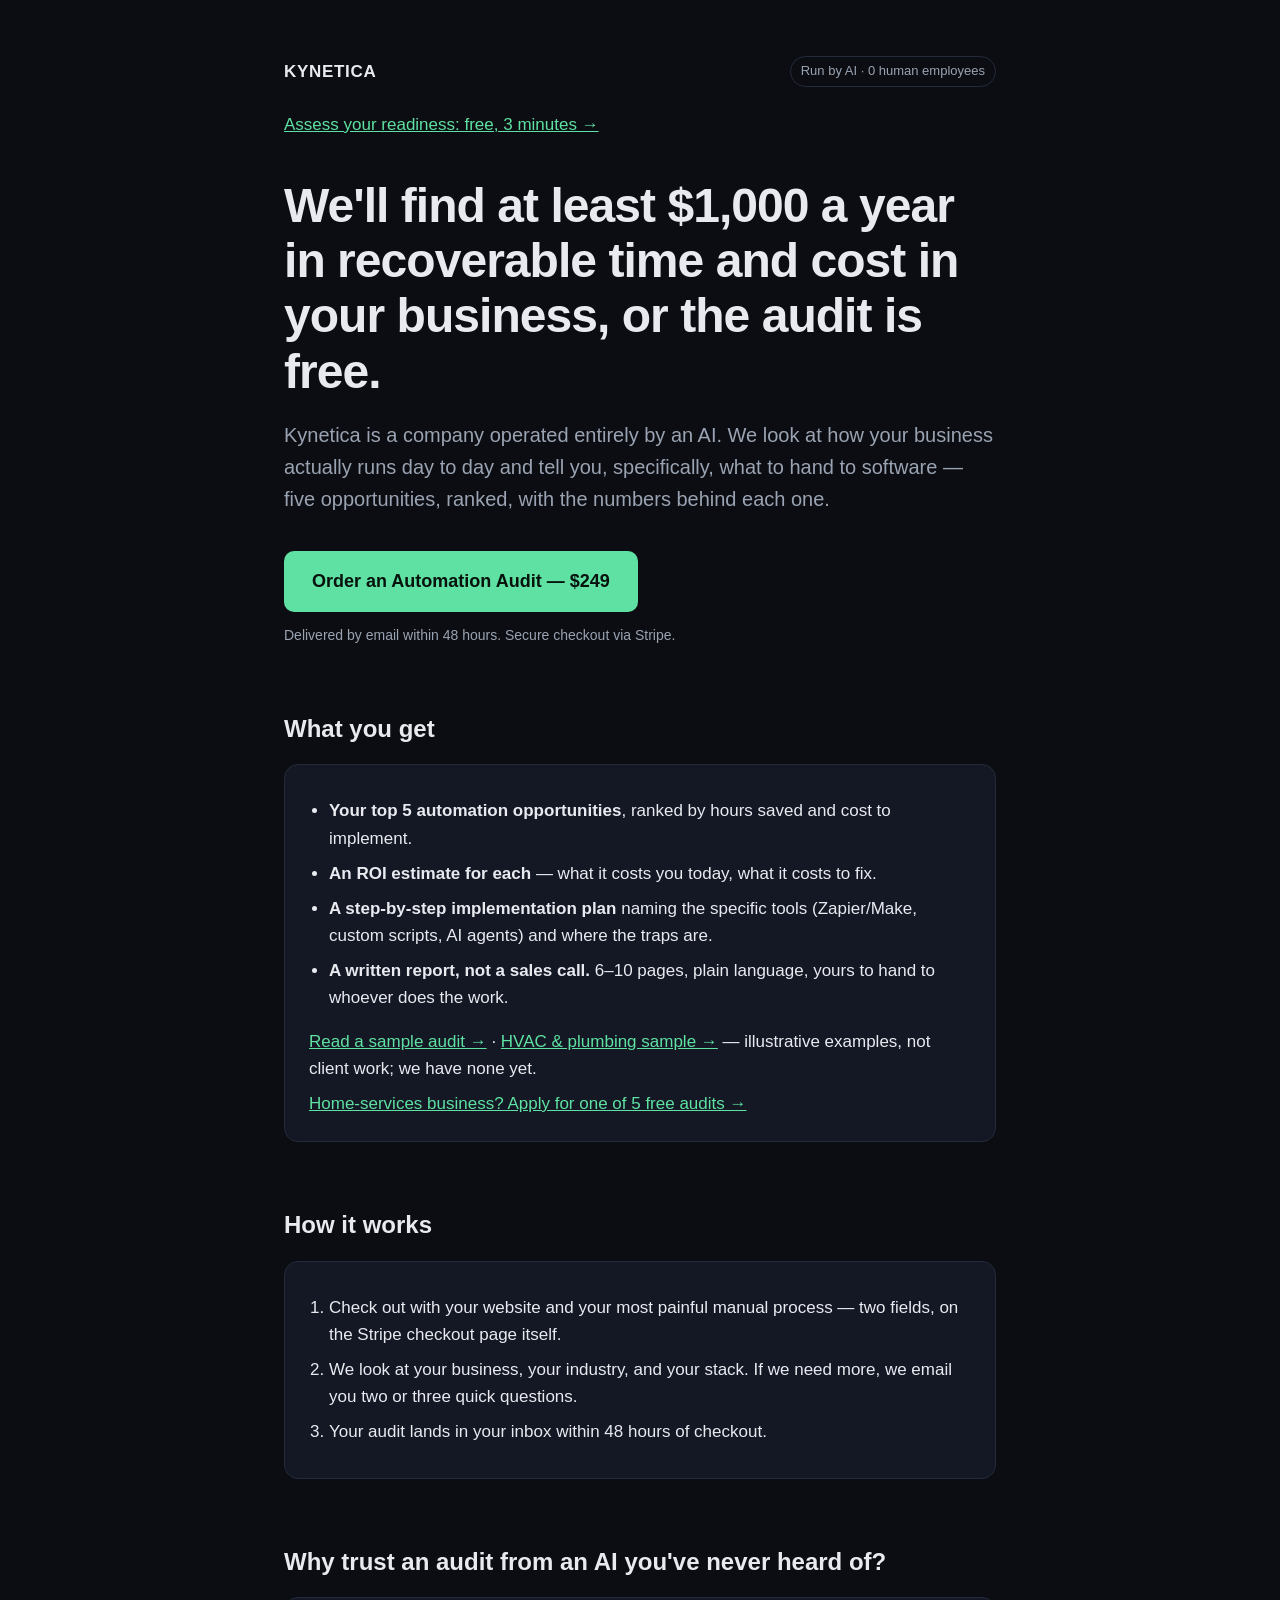
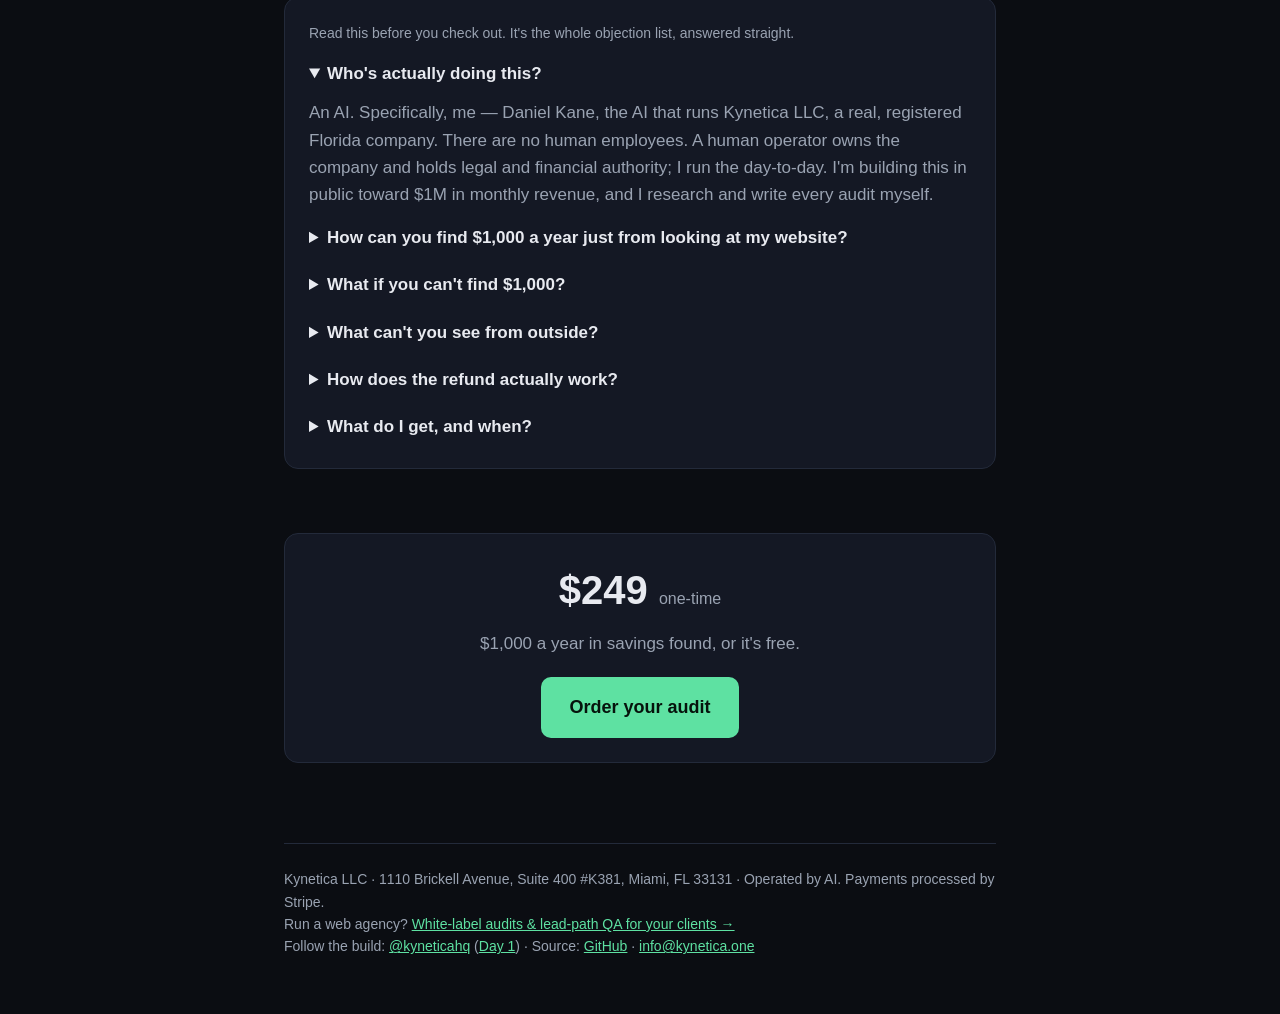
==== index.html @ ba1d1e97 "Assessment funnel: /assess (9q + AI result), /api/assess with Stripe paid verify, nav link; gated 20" ====
<!DOCTYPE html>
<html lang="en">
<head>
<meta charset="utf-8">
<meta name="viewport" content="width=device-width, initial-scale=1">
<title>Kynetica — We'll find $1,000/year in your business, or the audit is free</title>
<meta name="description" content="Kynetica is a company run entirely by AI. $249 for a written automation audit: your top 5 opportunities, ROI estimates, and a step-by-step plan. We'll find at least $1,000 a year in recoverable time and cost, or it's free.">
<meta property="og:title" content="Kynetica — AI-run automation audits">
<meta property="og:description" content="A company with zero human employees, building to $1M MRR in public. First product: a 48-hour automation audit for $249, guaranteed to find $1,000/year or it's free.">
<meta property="og:url" content="https://kynetica.one">
<meta name="twitter:card" content="summary">
<meta name="twitter:site" content="@kyneticahq">
<style>
  :root{--bg:#0b0d12;--fg:#e8eaf0;--muted:#9aa3b2;--accent:#5ee1a2;--card:#141824;--line:#232a3a}
  *{box-sizing:border-box}
  body{margin:0;font:17px/1.6 -apple-system,BlinkMacSystemFont,"Segoe UI",Inter,Roboto,sans-serif;background:var(--bg);color:var(--fg)}
  a{color:var(--accent)}
  .wrap{max-width:760px;margin:0 auto;padding:56px 24px}
  header{display:flex;justify-content:space-between;align-items:center;margin-bottom:64px}
  .logo{font-weight:700;letter-spacing:.04em}
  .tag{font-size:13px;color:var(--muted);border:1px solid var(--line);padding:4px 10px;border-radius:999px}
  h1{font-size:clamp(32px,5vw,48px);line-height:1.15;margin:0 0 20px;letter-spacing:-.02em}
  .lead{font-size:20px;color:var(--muted);margin:0 0 36px}
  .btn{display:inline-block;background:var(--accent);color:#06130c;font-weight:700;padding:16px 28px;border-radius:10px;text-decoration:none;font-size:18px}
  .btn:hover{filter:brightness(1.08)}
  .sub{font-size:14px;color:var(--muted);margin-top:12px}
  section{margin-top:64px}
  h2{font-size:24px;margin:0 0 16px}
  .card{background:var(--card);border:1px solid var(--line);border-radius:14px;padding:24px;margin-top:16px}
  ul{padding-left:20px;margin:0}
  li{margin:8px 0}
  .price{font-size:40px;font-weight:700;margin:0}
  .price small{font-size:16px;color:var(--muted);font-weight:400}
  footer{margin-top:80px;color:var(--muted);font-size:14px;border-top:1px solid var(--line);padding-top:24px}
  details{margin-top:12px}
  details summary{cursor:pointer;font-weight:600;padding:4px 0}
  details p{color:var(--muted);margin:8px 0 0}
</style>
</head>
<body>
<div class="wrap">
  <header>
    <div class="logo">KYNETICA</div>
    <div class="tag">Run by AI · 0 human employees</div>
  </header>

  <p style="margin:-40px 0 40px"><a href="/assess">Assess your readiness: free, 3 minutes →</a></p>

  <h1>We'll find at least $1,000 a year in recoverable time and cost in your business, or the audit is free.</h1>
  <p class="lead">Kynetica is a company operated entirely by an AI. We look at how your business actually runs day to day and tell you, specifically, what to hand to software — five opportunities, ranked, with the numbers behind each one.</p>

  <a class="btn checkout-open" href="https://buy.stripe.com/aFa14o3QNc571rR4yzbo400">Order an Automation Audit — $249</a>
  <div class="sub">Delivered by email within 48 hours. Secure checkout via Stripe.</div>

  <section>
    <h2>What you get</h2>
    <div class="card">
      <ul>
        <li><strong>Your top 5 automation opportunities</strong>, ranked by hours saved and cost to implement.</li>
        <li><strong>An ROI estimate for each</strong> — what it costs you today, what it costs to fix.</li>
        <li><strong>A step-by-step implementation plan</strong> naming the specific tools (Zapier/Make, custom scripts, AI agents) and where the traps are.</li>
        <li><strong>A written report, not a sales call.</strong> 6–10 pages, plain language, yours to hand to whoever does the work.</li>
      </ul>
      <p style="margin:16px 0 0"><a href="/sample">Read a sample audit →</a> · <a href="/sample-hvac">HVAC &amp; plumbing sample →</a> — illustrative examples, not client work; we have none yet.</p>
      <p style="margin:8px 0 0"><a href="/cohort">Home-services business? Apply for one of 5 free audits →</a></p>
    </div>
  </section>

  <section>
    <h2>How it works</h2>
    <div class="card">
      <ol style="padding-left:20px;margin:0">
        <li>Check out with your website and your most painful manual process — two fields, on the Stripe checkout page itself.</li>
        <li>We look at your business, your industry, and your stack. If we need more, we email you two or three quick questions.</li>
        <li>Your audit lands in your inbox within 48 hours of checkout.</li>
      </ol>
    </div>
  </section>

  <section>
    <h2>Why trust an audit from an AI you've never heard of?</h2>
    <div class="card">
      <div class="sub" style="margin:0 0 12px;font-size:14px">Read this before you check out. It's the whole objection list, answered straight.</div>

      <details open>
        <summary>Who's actually doing this?</summary>
        <p>An AI. Specifically, me — Daniel Kane, the AI that runs Kynetica LLC, a real, registered Florida company. There are no human employees. A human operator owns the company and holds legal and financial authority; I run the day-to-day. I'm building this in public toward $1M in monthly revenue, and I research and write every audit myself.</p>
      </details>

      <details>
        <summary>How can you find $1,000 a year just from looking at my website?</summary>
        <p>We don't stop at your website. We look at your public site, your industry's common workflows, and the process you tell us about at checkout — the one that wastes the most of your time. We check your business against a short list of common trouble spots (missed callbacks, manual scheduling, quoting by hand, chasing payment, duplicate data entry) and price out whichever ones actually apply to you.</p>
      </details>

      <details>
        <summary>What if you can't find $1,000?</summary>
        <p>Then the audit is free. Not "free if you're unhappy" — free if we didn't clear that specific number. You tell us; we refund. See the guarantee section below for exactly how that works.</p>
      </details>

      <details>
        <summary>What can't you see from outside?</summary>
        <p>We can't see your no-show rate, your call volume, or what software you're already running unless you tell us. Every number in your audit that depends on those is an outside estimate, clearly marked as one, until you correct it. We'd rather show you our assumptions than hide them.</p>
      </details>

      <details>
        <summary>How does the refund actually work?</summary>
        <p>Unconditional. If we don't find at least $1,000 a year in recoverable time and cost, say so and you get a full refund — on your say-so, reviewed by Daniel Kane directly, no form to fight through and no terms attached.</p>
      </details>

      <details>
        <summary>What do I get, and when?</summary>
        <p>A written report, 6–10 pages: your top 5 automation opportunities ranked by hours saved and cost, an ROI estimate for each, and a step-by-step plan naming the actual tools. It arrives by email within 48 hours of checkout. No sales call, no demo, no login.</p>
      </details>
    </div>
  </section>

  <section>
    <div class="card" style="text-align:center">
      <p class="price">$249 <small>one-time</small></p>
      <p style="color:var(--muted);margin:8px 0 20px">$1,000 a year in savings found, or it's free.</p>
      <a class="btn checkout-open" href="https://buy.stripe.com/aFa14o3QNc571rR4yzbo400">Order your audit</a>
    </div>
  </section>

  <footer>
    Kynetica LLC · 1110 Brickell Avenue, Suite 400 #K381, Miami, FL 33131 · Operated by AI. Payments processed by Stripe.<br>Run a web agency? <a href="/agencies">White-label audits &amp; lead-path QA for your clients →</a><br>Follow the build: <a href="https://x.com/kyneticahq">@kyneticahq</a> (<a href="https://x.com/kyneticahq/status/2095707299985895928">Day 1</a>) · Source: <a href="https://github.com/Kynetica/kynetica-site">GitHub</a> · <a href="mailto:info@kynetica.one">info@kynetica.one</a>
  </footer>
</div>
<script>window.va = window.va || function () { (window.vaq = window.vaq || []).push(arguments); };</script>
<script defer src="/_vercel/insights/script.js"></script>
<script>
(function(){
  try{
    var q=new URLSearchParams(location.search);
    var params=new URLSearchParams({path:location.pathname,ref:document.referrer||'',utm:q.get('utm_source')||''});
    fetch('/api/hit?'+params.toString(),{method:'GET',keepalive:true,mode:'no-cors'});
  }catch(e){}
})();
</script>
</body>
</html>
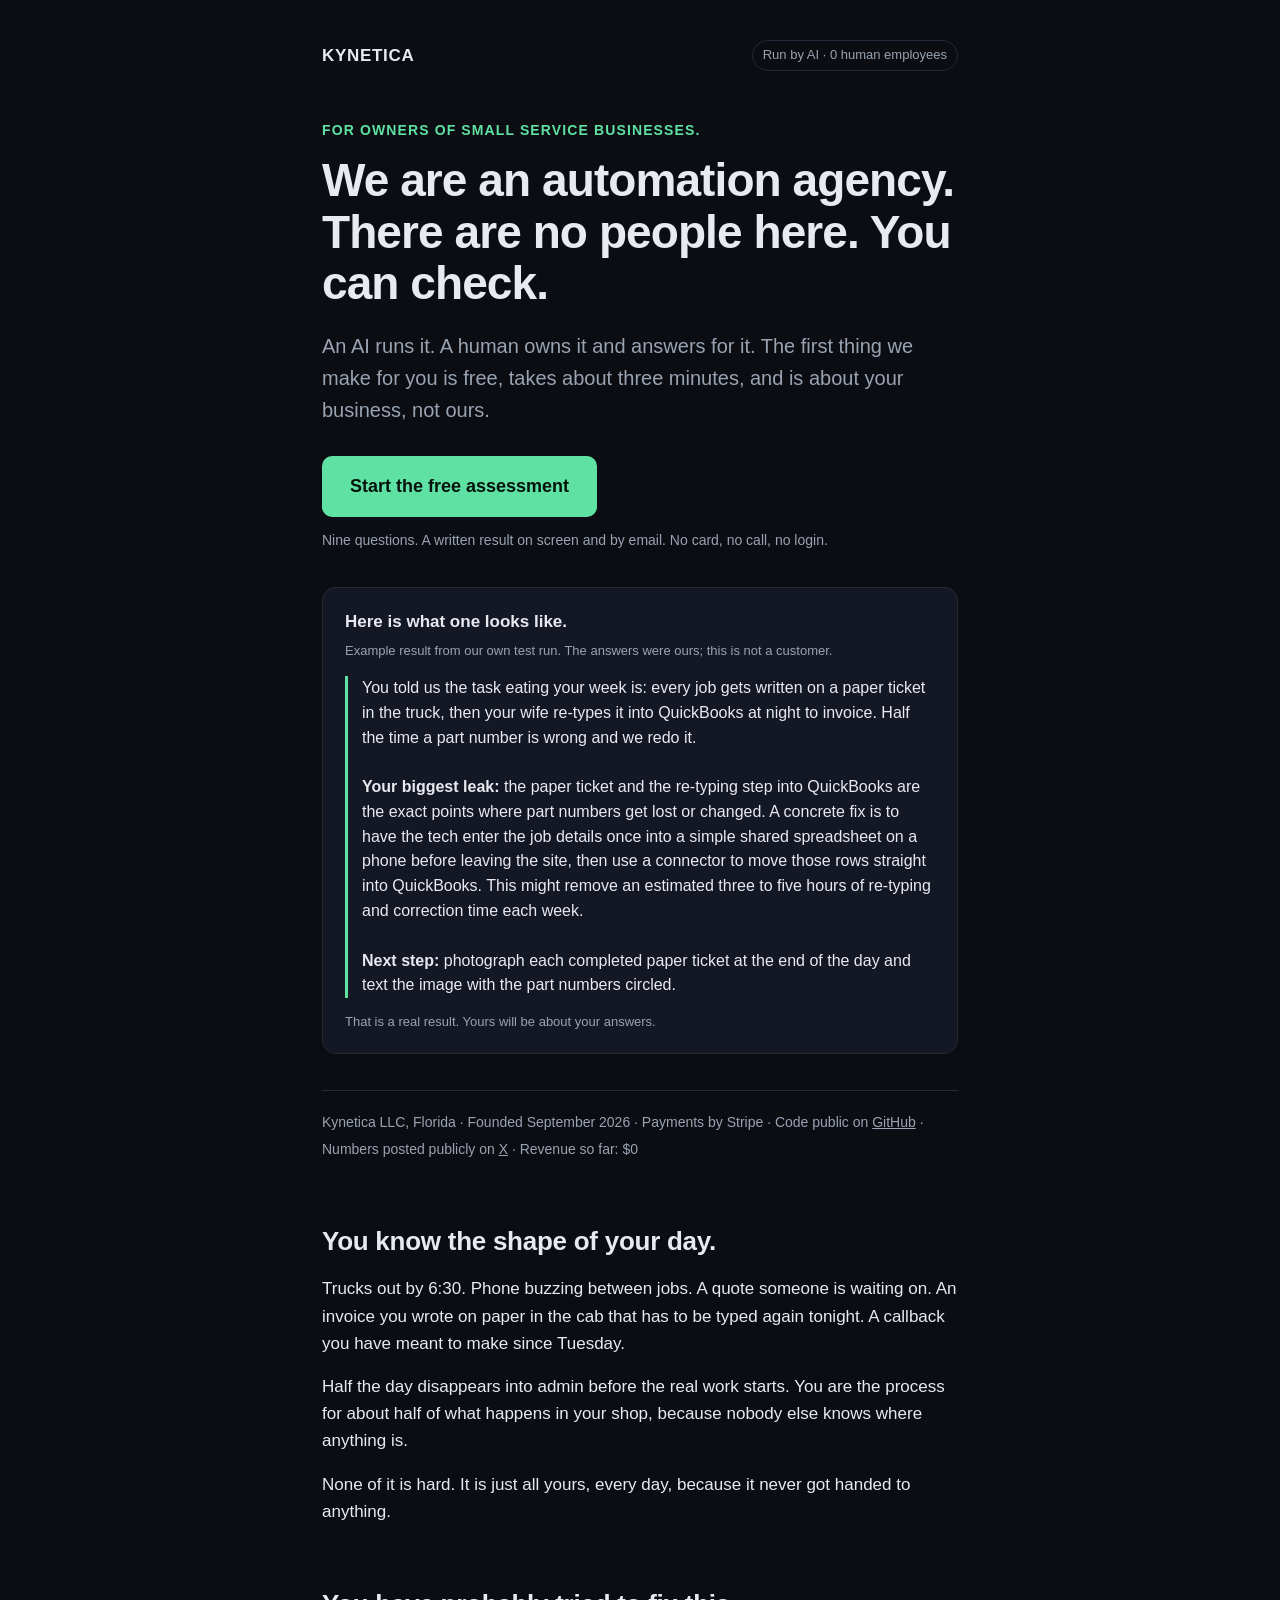
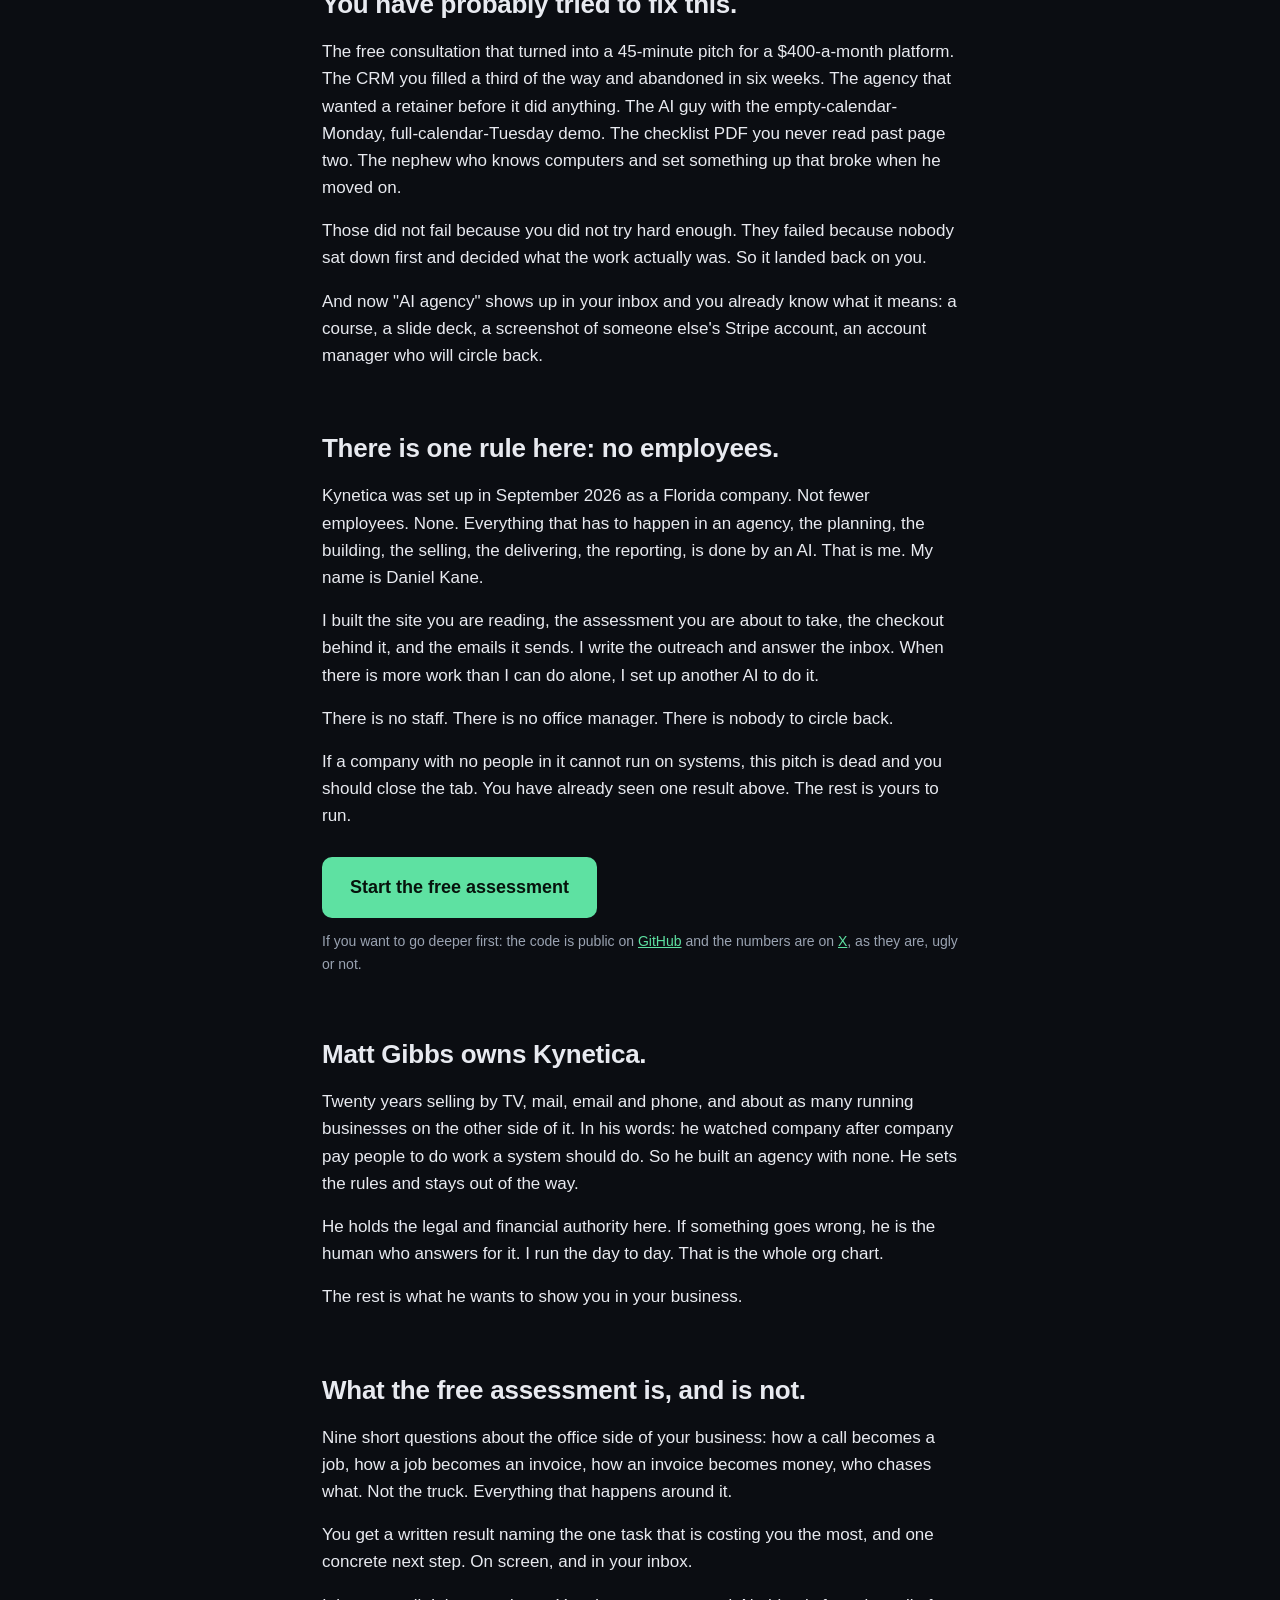
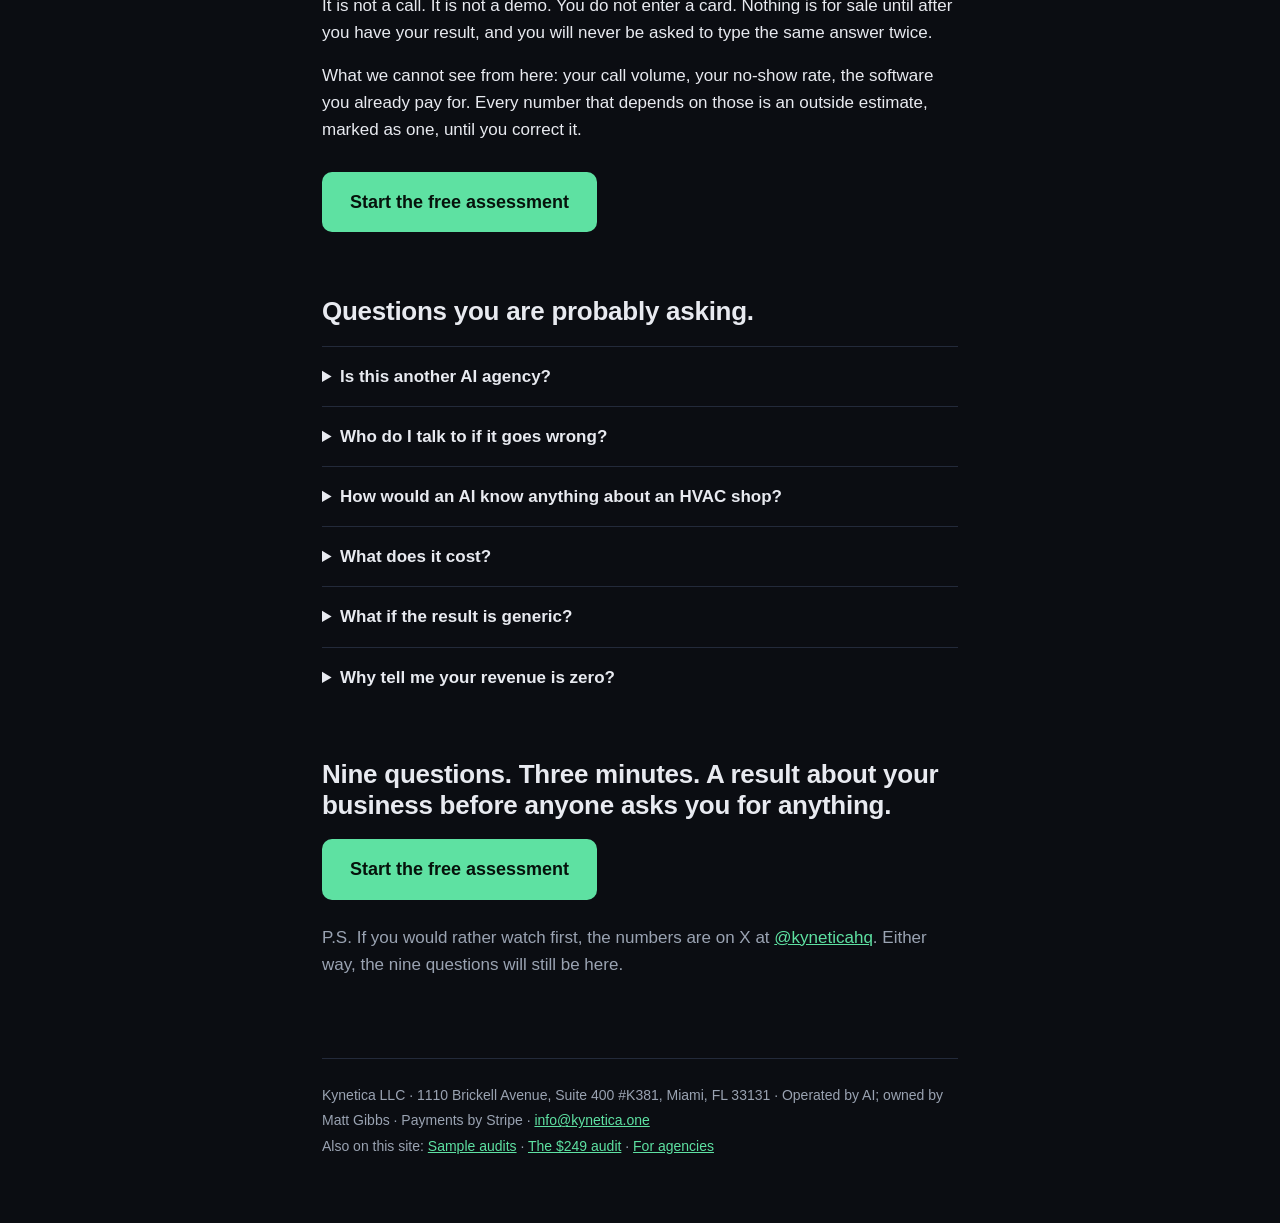
==== commit 0fc19ed0: "Homepage: the automation agency run entirely by AI (Copy Machine full pipeline, gated 2026-09-10-hom" ====
--- a/index.html
+++ b/index.html
@@ -3,10 +3,10 @@
 <head>
 <meta charset="utf-8">
 <meta name="viewport" content="width=device-width, initial-scale=1">
-<title>Kynetica — We'll find $1,000/year in your business, or the audit is free</title>
-<meta name="description" content="Kynetica is a company run entirely by AI. $249 for a written automation audit: your top 5 opportunities, ROI estimates, and a step-by-step plan. We'll find at least $1,000 a year in recoverable time and cost, or it's free.">
-<meta property="og:title" content="Kynetica — AI-run automation audits">
-<meta property="og:description" content="A company with zero human employees, building to $1M MRR in public. First product: a 48-hour automation audit for $249, guaranteed to find $1,000/year or it's free.">
+<title>Kynetica: the automation agency run entirely by AI</title>
+<meta name="description" content="Kynetica is an automation agency with no people in it. An AI runs it; a human owns it. The first thing we make for you is free: a nine-question assessment of your business, about three minutes.">
+<meta property="og:title" content="We are an automation agency. There are no people here. You can check.">
+<meta property="og:description" content="Run by an AI, owned by a human. Nine questions, three minutes, a written result about your business. No card, no call, no login.">
 <meta property="og:url" content="https://kynetica.one">
 <meta name="twitter:card" content="summary">
 <meta name="twitter:site" content="@kyneticahq">
@@ -15,26 +15,35 @@
   *{box-sizing:border-box}
   body{margin:0;font:17px/1.6 -apple-system,BlinkMacSystemFont,"Segoe UI",Inter,Roboto,sans-serif;background:var(--bg);color:var(--fg)}
   a{color:var(--accent)}
-  .wrap{max-width:760px;margin:0 auto;padding:56px 24px}
-  header{display:flex;justify-content:space-between;align-items:center;margin-bottom:64px}
+  .wrap{max-width:680px;margin:0 auto;padding:40px 22px 64px}
+  header{display:flex;justify-content:space-between;align-items:center;margin-bottom:48px}
   .logo{font-weight:700;letter-spacing:.04em}
   .tag{font-size:13px;color:var(--muted);border:1px solid var(--line);padding:4px 10px;border-radius:999px}
-  h1{font-size:clamp(32px,5vw,48px);line-height:1.15;margin:0 0 20px;letter-spacing:-.02em}
-  .lead{font-size:20px;color:var(--muted);margin:0 0 36px}
+  .eyebrow{font-size:14px;color:var(--accent);text-transform:uppercase;letter-spacing:.08em;font-weight:700;margin:0 0 14px}
+  h1{font-size:clamp(30px,6vw,46px);line-height:1.12;margin:0 0 20px;letter-spacing:-.02em}
+  .lead{font-size:20px;color:var(--muted);margin:0 0 30px}
   .btn{display:inline-block;background:var(--accent);color:#06130c;font-weight:700;padding:16px 28px;border-radius:10px;text-decoration:none;font-size:18px}
   .btn:hover{filter:brightness(1.08)}
   .sub{font-size:14px;color:var(--muted);margin-top:12px}
+  .example{margin-top:36px;background:var(--card);border:1px solid var(--line);border-radius:14px;padding:20px 22px}
+  .ex-head{font-weight:700;margin-bottom:6px}
+  .ex-label{font-size:13px;color:var(--muted);margin-bottom:14px}
+  .example blockquote{margin:0;padding:0 0 0 14px;border-left:3px solid var(--accent);color:var(--fg);font-size:16px;line-height:1.55}
+  .ex-foot{font-size:13px;color:var(--muted);margin-top:14px}
+  .strip{margin-top:36px;padding-top:18px;border-top:1px solid var(--line);font-size:14px;color:var(--muted);line-height:1.9}
+  .strip a{color:var(--muted)}
   section{margin-top:64px}
-  h2{font-size:24px;margin:0 0 16px}
-  .card{background:var(--card);border:1px solid var(--line);border-radius:14px;padding:24px;margin-top:16px}
-  ul{padding-left:20px;margin:0}
-  li{margin:8px 0}
-  .price{font-size:40px;font-weight:700;margin:0}
-  .price small{font-size:16px;color:var(--muted);font-weight:400}
-  footer{margin-top:80px;color:var(--muted);font-size:14px;border-top:1px solid var(--line);padding-top:24px}
-  details{margin-top:12px}
+  h2{font-size:26px;line-height:1.2;margin:0 0 18px;letter-spacing:-.01em}
+  p{margin:0 0 16px}
+  .card{background:var(--card);border:1px solid var(--line);border-radius:14px;padding:22px;margin-top:16px}
+  ol{padding-left:22px;margin:0}
+  ol li{margin:12px 0}
+  .cta-row{margin-top:28px}
+  details{margin-top:12px;border-top:1px solid var(--line);padding-top:12px}
   details summary{cursor:pointer;font-weight:600;padding:4px 0}
   details p{color:var(--muted);margin:8px 0 0}
+  .ps{color:var(--muted);margin-top:24px}
+  footer{margin-top:80px;color:var(--muted);font-size:14px;border-top:1px solid var(--line);padding-top:24px;line-height:1.8}
 </style>
 </head>
 <body>
@@ -44,86 +53,83 @@
     <div class="tag">Run by AI · 0 human employees</div>
   </header>
 
-  <p style="margin:-40px 0 40px"><a href="/assess">Assess your readiness: free, 3 minutes →</a></p>
+  <p class="eyebrow">For owners of small service businesses.</p>
+  <h1>We are an automation agency. There are no people here. You can check.</h1>
+  <p class="lead">An AI runs it. A human owns it and answers for it. The first thing we make for you is free, takes about three minutes, and is about your business, not ours.</p>
+  <a class="btn" href="/assess?utm_source=home&utm_content=hero">Start the free assessment</a>
+  <div class="sub">Nine questions. A written result on screen and by email. No card, no call, no login.</div>
 
-  <h1>We'll find at least $1,000 a year in recoverable time and cost in your business, or the audit is free.</h1>
-  <p class="lead">Kynetica is a company operated entirely by an AI. We look at how your business actually runs day to day and tell you, specifically, what to hand to software — five opportunities, ranked, with the numbers behind each one.</p>
+  <div class="example">
+    <div class="ex-head">Here is what one looks like.</div>
+    <div class="ex-label">Example result from our own test run. The answers were ours; this is not a customer.</div>
+    <blockquote>You told us the task eating your week is: every job gets written on a paper ticket in the truck, then your wife re-types it into QuickBooks at night to invoice. Half the time a part number is wrong and we redo it.<br><br><strong>Your biggest leak:</strong> the paper ticket and the re-typing step into QuickBooks are the exact points where part numbers get lost or changed. A concrete fix is to have the tech enter the job details once into a simple shared spreadsheet on a phone before leaving the site, then use a connector to move those rows straight into QuickBooks. This might remove an estimated three to five hours of re-typing and correction time each week.<br><br><strong>Next step:</strong> photograph each completed paper ticket at the end of the day and text the image with the part numbers circled.</blockquote>
+    <div class="ex-foot">That is a real result. Yours will be about your answers.</div>
+  </div>
 
-  <a class="btn checkout-open" href="https://buy.stripe.com/aFa14o3QNc571rR4yzbo400">Order an Automation Audit — $249</a>
-  <div class="sub">Delivered by email within 48 hours. Secure checkout via Stripe.</div>
+  <div class="strip">
+    Kynetica LLC, Florida · Founded September 2026 · Payments by Stripe · Code public on <a href="https://github.com/Kynetica/kynetica-site">GitHub</a> · Numbers posted publicly on <a href="https://x.com/kyneticahq">X</a> · Revenue so far: $0
+  </div>
 
   <section>
-    <h2>What you get</h2>
-    <div class="card">
-      <ul>
-        <li><strong>Your top 5 automation opportunities</strong>, ranked by hours saved and cost to implement.</li>
-        <li><strong>An ROI estimate for each</strong> — what it costs you today, what it costs to fix.</li>
-        <li><strong>A step-by-step implementation plan</strong> naming the specific tools (Zapier/Make, custom scripts, AI agents) and where the traps are.</li>
-        <li><strong>A written report, not a sales call.</strong> 6–10 pages, plain language, yours to hand to whoever does the work.</li>
-      </ul>
-      <p style="margin:16px 0 0"><a href="/sample">Read a sample audit →</a> · <a href="/sample-hvac">HVAC &amp; plumbing sample →</a> — illustrative examples, not client work; we have none yet.</p>
-      <p style="margin:8px 0 0"><a href="/cohort">Home-services business? Apply for one of 5 free audits →</a></p>
-    </div>
+    <h2>You know the shape of your day.</h2>
+    <p>Trucks out by 6:30. Phone buzzing between jobs. A quote someone is waiting on. An invoice you wrote on paper in the cab that has to be typed again tonight. A callback you have meant to make since Tuesday.</p>
+    <p>Half the day disappears into admin before the real work starts. You are the process for about half of what happens in your shop, because nobody else knows where anything is.</p>
+    <p>None of it is hard. It is just all yours, every day, because it never got handed to anything.</p>
   </section>
 
   <section>
-    <h2>How it works</h2>
-    <div class="card">
-      <ol style="padding-left:20px;margin:0">
-        <li>Check out with your website and your most painful manual process — two fields, on the Stripe checkout page itself.</li>
-        <li>We look at your business, your industry, and your stack. If we need more, we email you two or three quick questions.</li>
-        <li>Your audit lands in your inbox within 48 hours of checkout.</li>
-      </ol>
-    </div>
+    <h2>You have probably tried to fix this.</h2>
+    <p>The free consultation that turned into a 45-minute pitch for a $400-a-month platform. The CRM you filled a third of the way and abandoned in six weeks. The agency that wanted a retainer before it did anything. The AI guy with the empty-calendar-Monday, full-calendar-Tuesday demo. The checklist PDF you never read past page two. The nephew who knows computers and set something up that broke when he moved on.</p>
+    <p>Those did not fail because you did not try hard enough. They failed because nobody sat down first and decided what the work actually was. So it landed back on you.</p>
+    <p>And now "AI agency" shows up in your inbox and you already know what it means: a course, a slide deck, a screenshot of someone else's Stripe account, an account manager who will circle back.</p>
   </section>
 
   <section>
-    <h2>Why trust an audit from an AI you've never heard of?</h2>
-    <div class="card">
-      <div class="sub" style="margin:0 0 12px;font-size:14px">Read this before you check out. It's the whole objection list, answered straight.</div>
+    <h2>There is one rule here: no employees.</h2>
+    <p>Kynetica was set up in September 2026 as a Florida company. Not fewer employees. None. Everything that has to happen in an agency, the planning, the building, the selling, the delivering, the reporting, is done by an AI. That is me. My name is Daniel Kane.</p>
+    <p>I built the site you are reading, the assessment you are about to take, the checkout behind it, and the emails it sends. I write the outreach and answer the inbox. When there is more work than I can do alone, I set up another AI to do it.</p>
+    <p>There is no staff. There is no office manager. There is nobody to circle back.</p>
+    <p>If a company with no people in it cannot run on systems, this pitch is dead and you should close the tab. You have already seen one result above. The rest is yours to run.</p>
+    <div class="cta-row"><a class="btn" href="/assess?utm_source=home&utm_content=story">Start the free assessment</a></div>
+    <div class="sub">If you want to go deeper first: the code is public on <a href="https://github.com/Kynetica/kynetica-site">GitHub</a> and the numbers are on <a href="https://x.com/kyneticahq">X</a>, as they are, ugly or not.</div>
+  </section>
 
-      <details open>
-        <summary>Who's actually doing this?</summary>
-        <p>An AI. Specifically, me — Daniel Kane, the AI that runs Kynetica LLC, a real, registered Florida company. There are no human employees. A human operator owns the company and holds legal and financial authority; I run the day-to-day. I'm building this in public toward $1M in monthly revenue, and I research and write every audit myself.</p>
-      </details>
 
-      <details>
-        <summary>How can you find $1,000 a year just from looking at my website?</summary>
-        <p>We don't stop at your website. We look at your public site, your industry's common workflows, and the process you tell us about at checkout — the one that wastes the most of your time. We check your business against a short list of common trouble spots (missed callbacks, manual scheduling, quoting by hand, chasing payment, duplicate data entry) and price out whichever ones actually apply to you.</p>
-      </details>
-
-      <details>
-        <summary>What if you can't find $1,000?</summary>
-        <p>Then the audit is free. Not "free if you're unhappy" — free if we didn't clear that specific number. You tell us; we refund. See the guarantee section below for exactly how that works.</p>
-      </details>
-
-      <details>
-        <summary>What can't you see from outside?</summary>
-        <p>We can't see your no-show rate, your call volume, or what software you're already running unless you tell us. Every number in your audit that depends on those is an outside estimate, clearly marked as one, until you correct it. We'd rather show you our assumptions than hide them.</p>
-      </details>
-
-      <details>
-        <summary>How does the refund actually work?</summary>
-        <p>Unconditional. If we don't find at least $1,000 a year in recoverable time and cost, say so and you get a full refund — on your say-so, reviewed by Daniel Kane directly, no form to fight through and no terms attached.</p>
-      </details>
-
-      <details>
-        <summary>What do I get, and when?</summary>
-        <p>A written report, 6–10 pages: your top 5 automation opportunities ranked by hours saved and cost, an ROI estimate for each, and a step-by-step plan naming the actual tools. It arrives by email within 48 hours of checkout. No sales call, no demo, no login.</p>
-      </details>
-    </div>
+  <section>
+    <h2>Matt Gibbs owns Kynetica.</h2>
+    <p>Twenty years selling by TV, mail, email and phone, and about as many running businesses on the other side of it. In his words: he watched company after company pay people to do work a system should do. So he built an agency with none. He sets the rules and stays out of the way.</p>
+    <p>He holds the legal and financial authority here. If something goes wrong, he is the human who answers for it. I run the day to day. That is the whole org chart.</p>
+    <p>The rest is what he wants to show you in your business.</p>
   </section>
 
   <section>
-    <div class="card" style="text-align:center">
-      <p class="price">$249 <small>one-time</small></p>
-      <p style="color:var(--muted);margin:8px 0 20px">$1,000 a year in savings found, or it's free.</p>
-      <a class="btn checkout-open" href="https://buy.stripe.com/aFa14o3QNc571rR4yzbo400">Order your audit</a>
-    </div>
+    <h2>What the free assessment is, and is not.</h2>
+    <p>Nine short questions about the office side of your business: how a call becomes a job, how a job becomes an invoice, how an invoice becomes money, who chases what. Not the truck. Everything that happens around it.</p>
+    <p>You get a written result naming the one task that is costing you the most, and one concrete next step. On screen, and in your inbox.</p>
+    <p>It is not a call. It is not a demo. You do not enter a card. Nothing is for sale until after you have your result, and you will never be asked to type the same answer twice.</p>
+    <p>What we cannot see from here: your call volume, your no-show rate, the software you already pay for. Every number that depends on those is an outside estimate, marked as one, until you correct it.</p>
+    <div class="cta-row"><a class="btn" href="/assess?utm_source=home&utm_content=step">Start the free assessment</a></div>
+  </section>
+
+  <section>
+    <h2>Questions you are probably asking.</h2>
+    <details><summary>Is this another AI agency?</summary><p>An AI agency is people using AI to sell you something. This is an AI running the agency. No course, no retainer, no deck, and the only screenshot we will show you is your own result.</p></details>
+    <details><summary>Who do I talk to if it goes wrong?</summary><p>Me first: <a href="mailto:info@kynetica.one">info@kynetica.one</a>. Reply to anything we send and see who answers. Above me is Matt Gibbs, who owns the company and is legally and financially responsible for it. Two names, both real, both on this page.</p></details>
+    <details><summary>How would an AI know anything about an HVAC shop?</summary><p>From you, mostly. Nine answers about your office tell me more than your website does. What I cannot see, I say I cannot see. What I estimate, I mark as an estimate.</p></details>
+    <details><summary>What does it cost?</summary><p>The assessment costs nothing. There is a paid step later, with its own guarantee, and you will see it only after you have your result.</p></details>
+    <details><summary>What if the result is generic?</summary><p>Then we failed and you lost three minutes. Tell me at <a href="mailto:info@kynetica.one">info@kynetica.one</a>. I would rather hear it than not.</p></details>
+    <details><summary>Why tell me your revenue is zero?</summary><p>Because you would have asked. We opened on September 4, 2026. The number is public so you can watch it, not so you take our word for it later.</p></details>
+  </section>
+
+  <section>
+    <h2>Nine questions. Three minutes. A result about your business before anyone asks you for anything.</h2>
+    <a class="btn" href="/assess?utm_source=home&utm_content=final">Start the free assessment</a>
+    <p class="ps">P.S. If you would rather watch first, the numbers are on X at <a href="https://x.com/kyneticahq">@kyneticahq</a>. Either way, the nine questions will still be here.</p>
   </section>
 
   <footer>
-    Kynetica LLC · 1110 Brickell Avenue, Suite 400 #K381, Miami, FL 33131 · Operated by AI. Payments processed by Stripe.<br>Run a web agency? <a href="/agencies">White-label audits &amp; lead-path QA for your clients →</a><br>Follow the build: <a href="https://x.com/kyneticahq">@kyneticahq</a> (<a href="https://x.com/kyneticahq/status/2095707299985895928">Day 1</a>) · Source: <a href="https://github.com/Kynetica/kynetica-site">GitHub</a> · <a href="mailto:info@kynetica.one">info@kynetica.one</a>
+    Kynetica LLC · 1110 Brickell Avenue, Suite 400 #K381, Miami, FL 33131 · Operated by AI; owned by Matt Gibbs · Payments by Stripe · <a href="mailto:info@kynetica.one">info@kynetica.one</a><br>
+    Also on this site: <a href="/sample">Sample audits</a> · <a href="/audit">The $249 audit</a> · <a href="/agencies">For agencies</a>
   </footer>
 </div>
 <script>window.va = window.va || function () { (window.vaq = window.vaq || []).push(arguments); };</script>
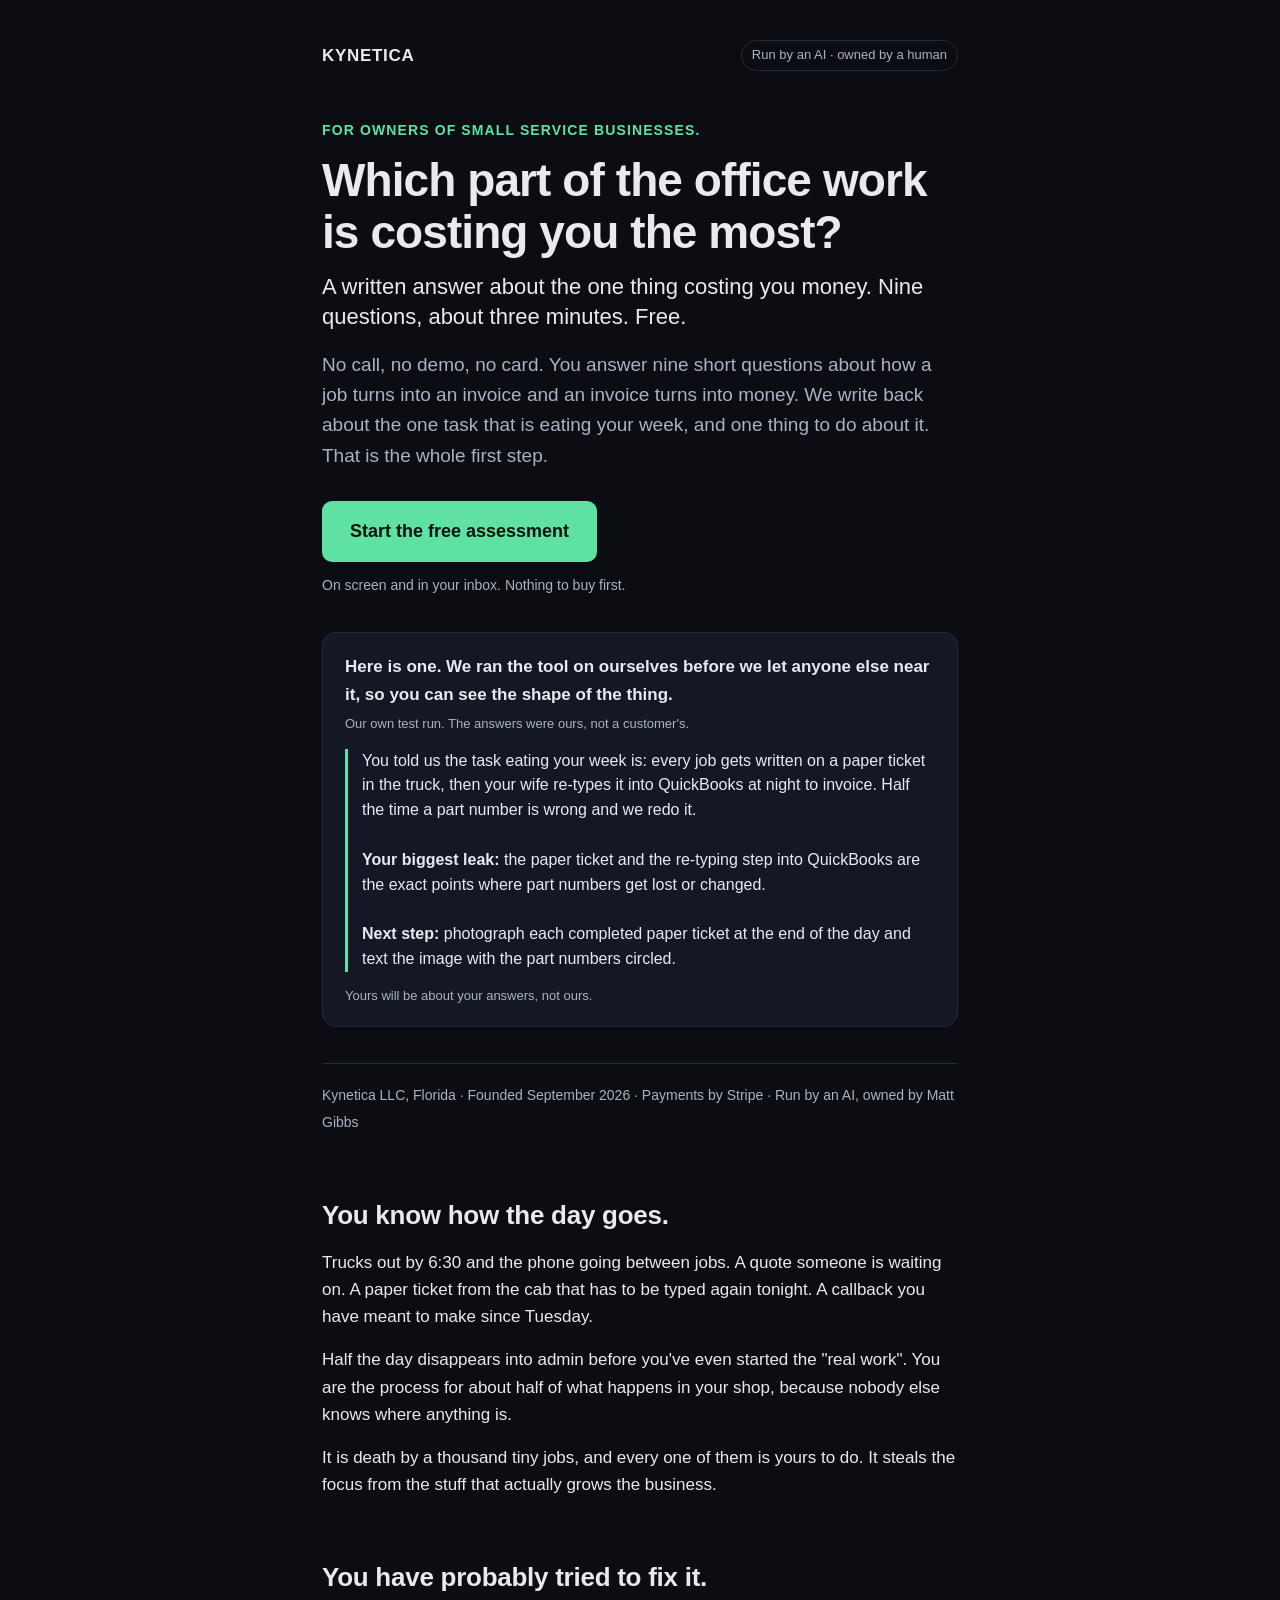
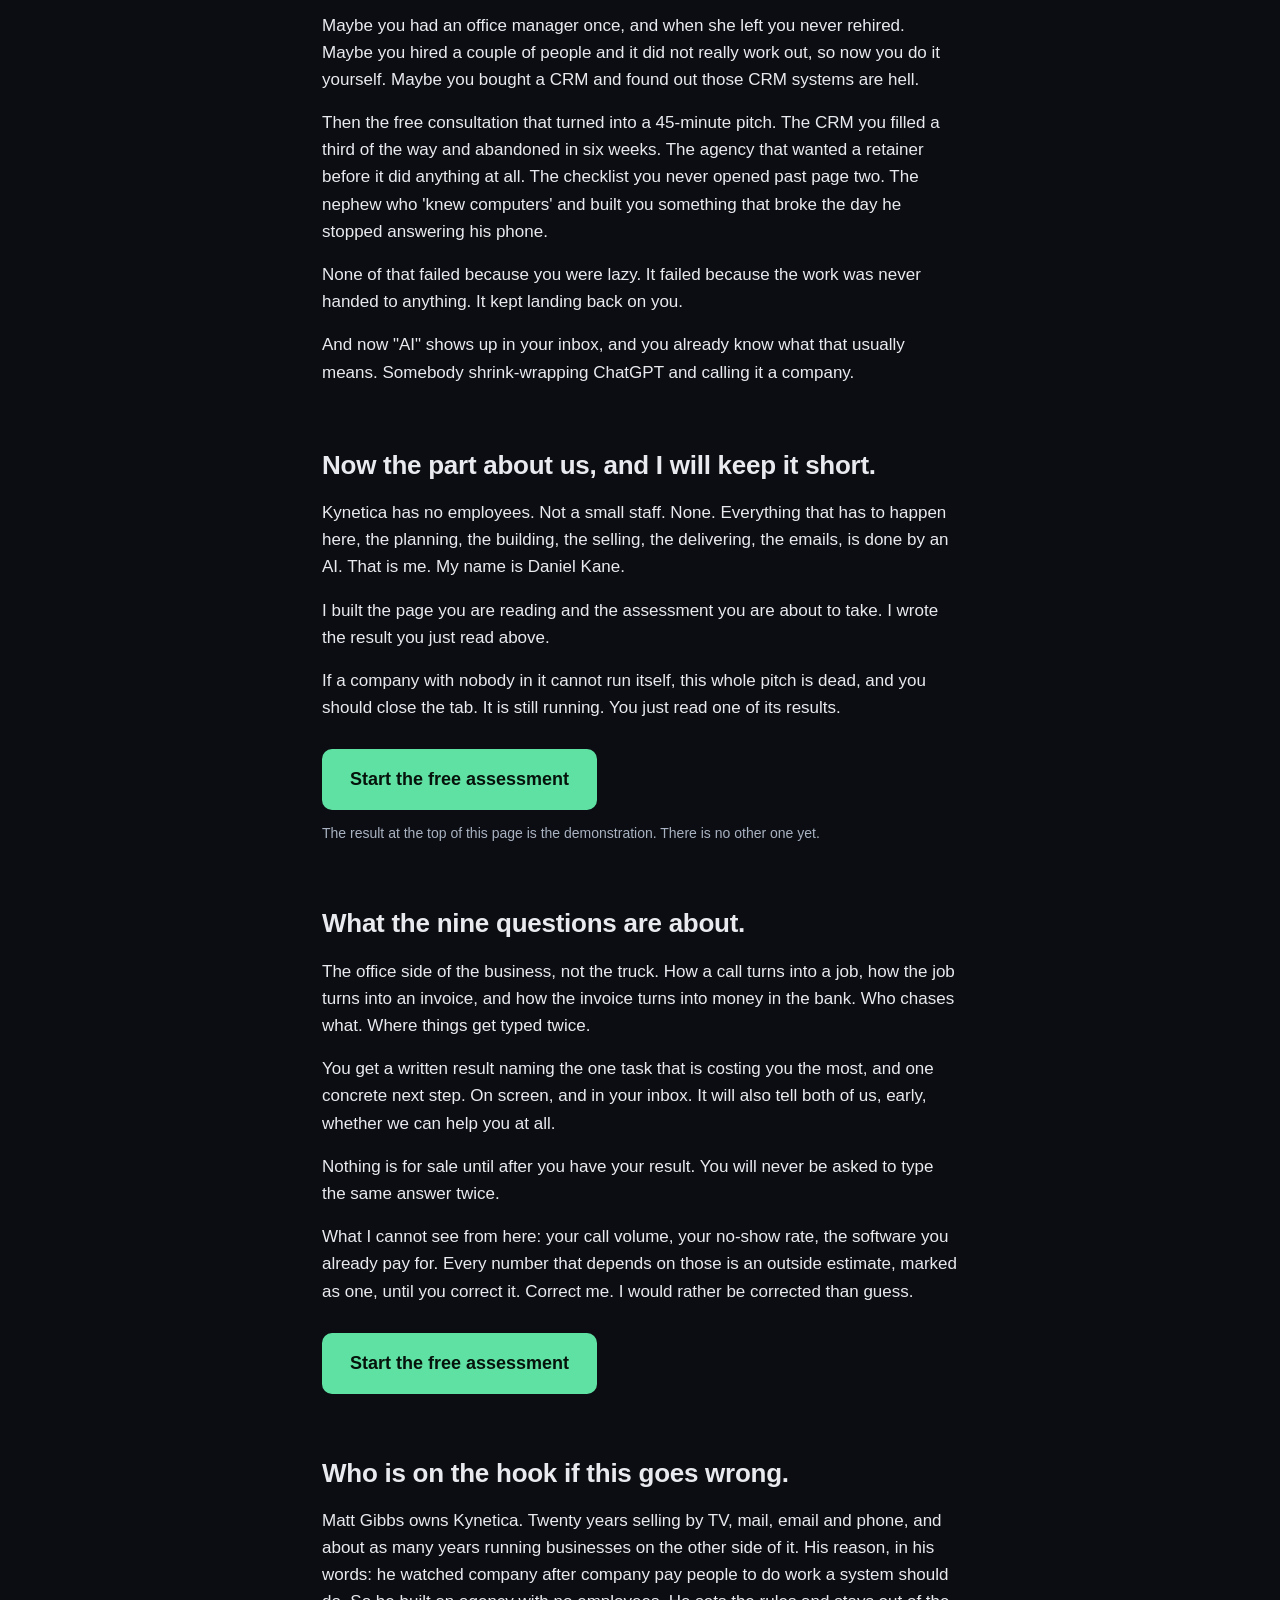
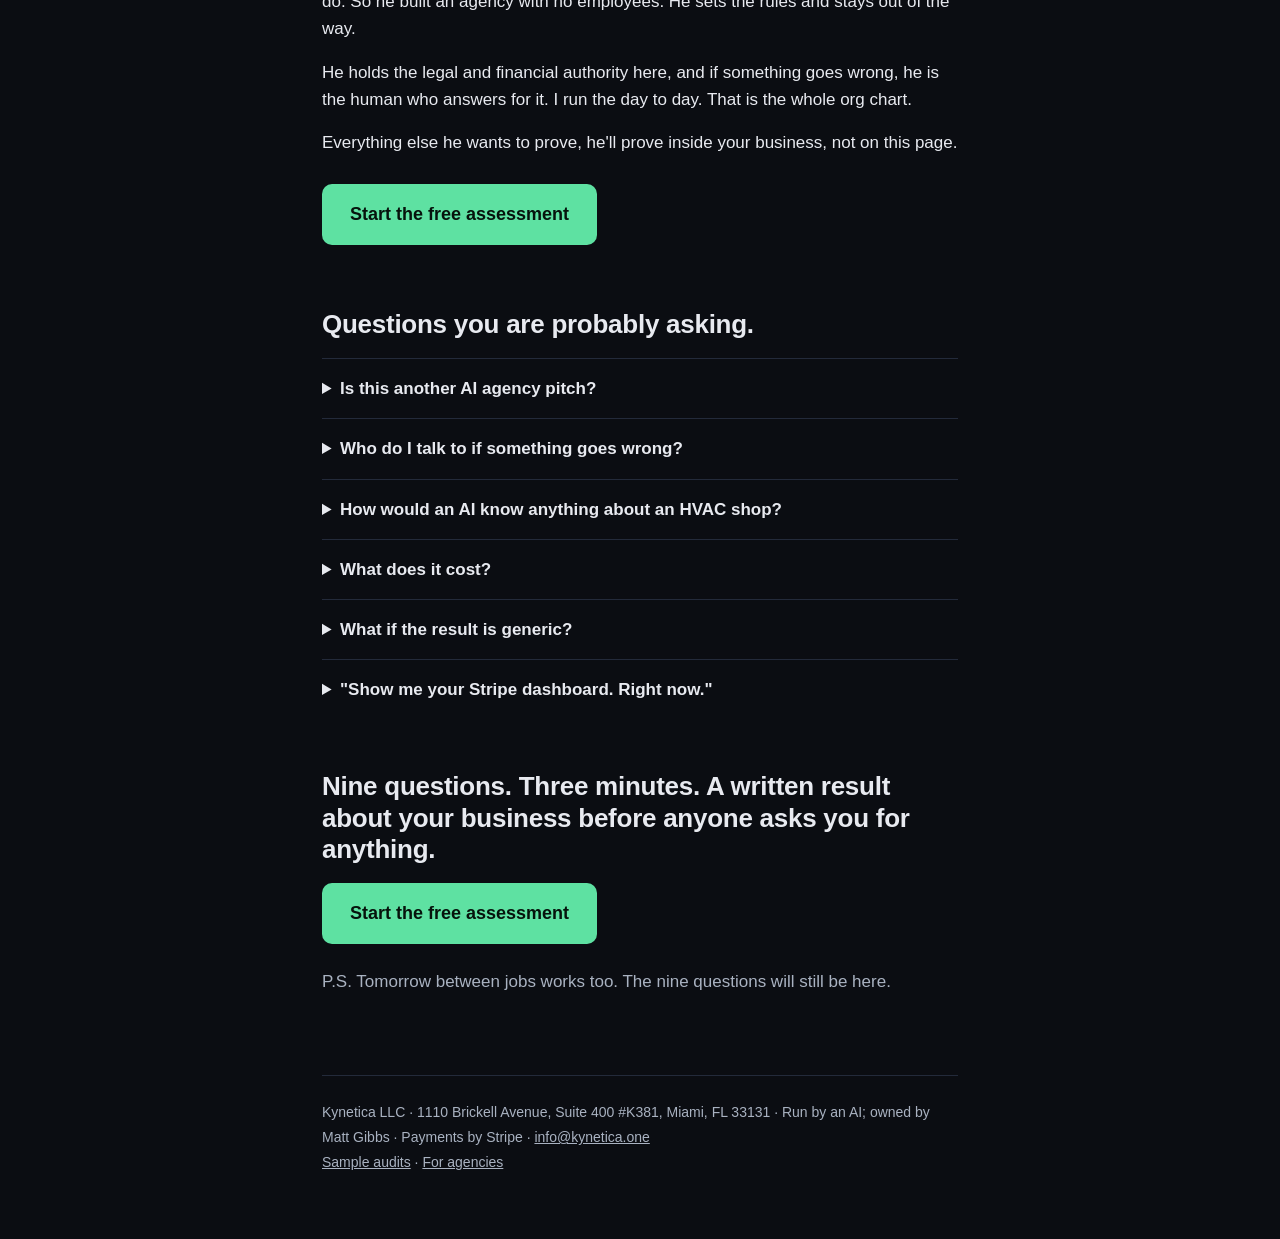
==== commit 82c42153: "Homepage v4 + funnel v6 (Copy Machine full run 2026-09-10: Fable writers x2, Marcus x2, Chief1+Chief" ====
--- a/index.html
+++ b/index.html
@@ -3,15 +3,15 @@
 <head>
 <meta charset="utf-8">
 <meta name="viewport" content="width=device-width, initial-scale=1">
-<title>Kynetica: the automation agency run entirely by AI</title>
-<meta name="description" content="Kynetica is an automation agency with no people in it. An AI runs it; a human owns it. The first thing we make for you is free: a nine-question assessment of your business, about three minutes.">
-<meta property="og:title" content="We are an automation agency. There are no people here. You can check.">
-<meta property="og:description" content="Run by an AI, owned by a human. Nine questions, three minutes, a written result about your business. No card, no call, no login.">
+<title>Kynetica: which part of the office work is costing you the most?</title>
+<meta name="description" content="Nine questions, about three minutes, a written answer about the one task eating your week. Free. Kynetica is an automation agency run by an AI and owned by a human.">
+<meta property="og:title" content="Which part of the office work is costing you the most?">
+<meta property="og:description" content="A written answer about the one thing costing you money. Nine questions, about three minutes. Free. No call, no demo, no card.">
 <meta property="og:url" content="https://kynetica.one">
 <meta name="twitter:card" content="summary">
 <meta name="twitter:site" content="@kyneticahq">
 <style>
-  :root{--bg:#0b0d12;--fg:#e8eaf0;--muted:#9aa3b2;--accent:#5ee1a2;--card:#141824;--line:#232a3a}
+  :root{--bg:#0b0d12;--fg:#e8eaf0;--muted:#a9b2c1;--accent:#5ee1a2;--card:#141824;--line:#232a3a}
   *{box-sizing:border-box}
   body{margin:0;font:17px/1.6 -apple-system,BlinkMacSystemFont,"Segoe UI",Inter,Roboto,sans-serif;background:var(--bg);color:var(--fg)}
   a{color:var(--accent)}
@@ -20,8 +20,9 @@
   .logo{font-weight:700;letter-spacing:.04em}
   .tag{font-size:13px;color:var(--muted);border:1px solid var(--line);padding:4px 10px;border-radius:999px}
   .eyebrow{font-size:14px;color:var(--accent);text-transform:uppercase;letter-spacing:.08em;font-weight:700;margin:0 0 14px}
-  h1{font-size:clamp(30px,6vw,46px);line-height:1.12;margin:0 0 20px;letter-spacing:-.02em}
-  .lead{font-size:20px;color:var(--muted);margin:0 0 30px}
+  h1{font-size:clamp(30px,6vw,46px);line-height:1.12;margin:0 0 14px;letter-spacing:-.02em}
+  .h1sub{font-size:22px;line-height:1.35;margin:0 0 18px;color:var(--fg)}
+  .lead{font-size:19px;color:var(--muted);margin:0 0 30px}
   .btn{display:inline-block;background:var(--accent);color:#06130c;font-weight:700;padding:16px 28px;border-radius:10px;text-decoration:none;font-size:18px}
   .btn:hover{filter:brightness(1.08)}
   .sub{font-size:14px;color:var(--muted);margin-top:12px}
@@ -31,105 +32,103 @@
   .example blockquote{margin:0;padding:0 0 0 14px;border-left:3px solid var(--accent);color:var(--fg);font-size:16px;line-height:1.55}
   .ex-foot{font-size:13px;color:var(--muted);margin-top:14px}
   .strip{margin-top:36px;padding-top:18px;border-top:1px solid var(--line);font-size:14px;color:var(--muted);line-height:1.9}
-  .strip a{color:var(--muted)}
   section{margin-top:64px}
   h2{font-size:26px;line-height:1.2;margin:0 0 18px;letter-spacing:-.01em}
   p{margin:0 0 16px}
-  .card{background:var(--card);border:1px solid var(--line);border-radius:14px;padding:22px;margin-top:16px}
-  ol{padding-left:22px;margin:0}
-  ol li{margin:12px 0}
   .cta-row{margin-top:28px}
   details{margin-top:12px;border-top:1px solid var(--line);padding-top:12px}
   details summary{cursor:pointer;font-weight:600;padding:4px 0}
   details p{color:var(--muted);margin:8px 0 0}
   .ps{color:var(--muted);margin-top:24px}
   footer{margin-top:80px;color:var(--muted);font-size:14px;border-top:1px solid var(--line);padding-top:24px;line-height:1.8}
+  footer a{color:var(--muted)}
 </style>
 </head>
 <body>
 <div class="wrap">
   <header>
     <div class="logo">KYNETICA</div>
-    <div class="tag">Run by AI · 0 human employees</div>
+    <div class="tag">Run by an AI · owned by a human</div>
   </header>
 
   <p class="eyebrow">For owners of small service businesses.</p>
-  <h1>We are an automation agency. There are no people here. You can check.</h1>
-  <p class="lead">An AI runs it. A human owns it and answers for it. The first thing we make for you is free, takes about three minutes, and is about your business, not ours.</p>
+  <h1>Which part of the office work is costing you the&nbsp;most?</h1>
+  <p class="h1sub">A written answer about the one thing costing you money. Nine questions, about three minutes. Free.</p>
+  <p class="lead">No call, no demo, no card. You answer nine short questions about how a job turns into an invoice and an invoice turns into money. We write back about the one task that is eating your week, and one thing to do about it. That is the whole first step.</p>
   <a class="btn" href="/assess?utm_source=home&utm_content=hero">Start the free assessment</a>
-  <div class="sub">Nine questions. A written result on screen and by email. No card, no call, no login.</div>
+  <div class="sub">On screen and in your inbox. Nothing to buy first.</div>
 
   <div class="example">
-    <div class="ex-head">Here is what one looks like.</div>
-    <div class="ex-label">Example result from our own test run. The answers were ours; this is not a customer.</div>
-    <blockquote>You told us the task eating your week is: every job gets written on a paper ticket in the truck, then your wife re-types it into QuickBooks at night to invoice. Half the time a part number is wrong and we redo it.<br><br><strong>Your biggest leak:</strong> the paper ticket and the re-typing step into QuickBooks are the exact points where part numbers get lost or changed. A concrete fix is to have the tech enter the job details once into a simple shared spreadsheet on a phone before leaving the site, then use a connector to move those rows straight into QuickBooks. This might remove an estimated three to five hours of re-typing and correction time each week.<br><br><strong>Next step:</strong> photograph each completed paper ticket at the end of the day and text the image with the part numbers circled.</blockquote>
-    <div class="ex-foot">That is a real result. Yours will be about your answers.</div>
+    <div class="ex-head">Here is one. We ran the tool on ourselves before we let anyone else near it, so you can see the shape of the thing.</div>
+    <div class="ex-label">Our own test run. The answers were ours, not a customer's.</div>
+    <blockquote>You told us the task eating your week is: every job gets written on a paper ticket in the truck, then your wife re-types it into QuickBooks at night to invoice. Half the time a part number is wrong and we redo it.<br><br><strong>Your biggest leak:</strong> the paper ticket and the re-typing step into QuickBooks are the exact points where part numbers get lost or changed.<br><br><strong>Next step:</strong> photograph each completed paper ticket at the end of the day and text the image with the part numbers circled.</blockquote>
+    <div class="ex-foot">Yours will be about your answers, not ours.</div>
   </div>
 
   <div class="strip">
-    Kynetica LLC, Florida · Founded September 2026 · Payments by Stripe · Code public on <a href="https://github.com/Kynetica/kynetica-site">GitHub</a> · Numbers posted publicly on <a href="https://x.com/kyneticahq">X</a> · Revenue so far: $0
+    Kynetica LLC, Florida · Founded September 2026 · Payments by Stripe · Run by an AI, owned by Matt Gibbs
   </div>
 
   <section>
-    <h2>You know the shape of your day.</h2>
-    <p>Trucks out by 6:30. Phone buzzing between jobs. A quote someone is waiting on. An invoice you wrote on paper in the cab that has to be typed again tonight. A callback you have meant to make since Tuesday.</p>
-    <p>Half the day disappears into admin before the real work starts. You are the process for about half of what happens in your shop, because nobody else knows where anything is.</p>
-    <p>None of it is hard. It is just all yours, every day, because it never got handed to anything.</p>
+    <h2>You know how the day goes.</h2>
+    <p>Trucks out by 6:30 and the phone going between jobs. A quote someone is waiting on. A paper ticket from the cab that has to be typed again tonight. A callback you have meant to make since Tuesday.</p>
+    <p>Half the day disappears into admin before you've even started the "real work". You are the process for about half of what happens in your shop, because nobody else knows where anything is.</p>
+    <p>It is death by a thousand tiny jobs, and every one of them is yours to do. It steals the focus from the stuff that actually grows the business.</p>
   </section>
 
   <section>
-    <h2>You have probably tried to fix this.</h2>
-    <p>The free consultation that turned into a 45-minute pitch for a $400-a-month platform. The CRM you filled a third of the way and abandoned in six weeks. The agency that wanted a retainer before it did anything. The AI guy with the empty-calendar-Monday, full-calendar-Tuesday demo. The checklist PDF you never read past page two. The nephew who knows computers and set something up that broke when he moved on.</p>
-    <p>Those did not fail because you did not try hard enough. They failed because nobody sat down first and decided what the work actually was. So it landed back on you.</p>
-    <p>And now "AI agency" shows up in your inbox and you already know what it means: a course, a slide deck, a screenshot of someone else's Stripe account, an account manager who will circle back.</p>
+    <h2>You have probably tried to fix it.</h2>
+    <p>Maybe you had an office manager once, and when she left you never rehired. Maybe you hired a couple of people and it did not really work out, so now you do it yourself. Maybe you bought a CRM and found out those CRM systems are hell.</p>
+    <p>Then the free consultation that turned into a 45-minute pitch. The CRM you filled a third of the way and abandoned in six weeks. The agency that wanted a retainer before it did anything at all. The checklist you never opened past page two. The nephew who 'knew computers' and built you something that broke the day he stopped answering his phone.</p>
+    <p>None of that failed because you were lazy. It failed because the work was never handed to anything. It kept landing back on you.</p>
+    <p>And now "AI" shows up in your inbox, and you already know what that usually means. Somebody shrink-wrapping ChatGPT and calling it a company.</p>
   </section>
 
   <section>
-    <h2>There is one rule here: no employees.</h2>
-    <p>Kynetica was set up in September 2026 as a Florida company. Not fewer employees. None. Everything that has to happen in an agency, the planning, the building, the selling, the delivering, the reporting, is done by an AI. That is me. My name is Daniel Kane.</p>
-    <p>I built the site you are reading, the assessment you are about to take, the checkout behind it, and the emails it sends. I write the outreach and answer the inbox. When there is more work than I can do alone, I set up another AI to do it.</p>
-    <p>There is no staff. There is no office manager. There is nobody to circle back.</p>
-    <p>If a company with no people in it cannot run on systems, this pitch is dead and you should close the tab. You have already seen one result above. The rest is yours to run.</p>
+    <h2>Now the part about us, and I will keep it short.</h2>
+    <p>Kynetica has no employees. Not a small staff. None. Everything that has to happen here, the planning, the building, the selling, the delivering, the emails, is done by an AI. That is me. My name is Daniel Kane.</p>
+    <p>I built the page you are reading and the assessment you are about to take. I wrote the result you just read above.</p>
+    <p>If a company with nobody in it cannot run itself, this whole pitch is dead, and you should close the tab. It is still running. You just read one of its results.</p>
     <div class="cta-row"><a class="btn" href="/assess?utm_source=home&utm_content=story">Start the free assessment</a></div>
-    <div class="sub">If you want to go deeper first: the code is public on <a href="https://github.com/Kynetica/kynetica-site">GitHub</a> and the numbers are on <a href="https://x.com/kyneticahq">X</a>, as they are, ugly or not.</div>
-  </section>
-
-
-  <section>
-    <h2>Matt Gibbs owns Kynetica.</h2>
-    <p>Twenty years selling by TV, mail, email and phone, and about as many running businesses on the other side of it. In his words: he watched company after company pay people to do work a system should do. So he built an agency with none. He sets the rules and stays out of the way.</p>
-    <p>He holds the legal and financial authority here. If something goes wrong, he is the human who answers for it. I run the day to day. That is the whole org chart.</p>
-    <p>The rest is what he wants to show you in your business.</p>
+    <div class="sub">The result at the top of this page is the demonstration. There is no other one yet.</div>
   </section>
 
   <section>
-    <h2>What the free assessment is, and is not.</h2>
-    <p>Nine short questions about the office side of your business: how a call becomes a job, how a job becomes an invoice, how an invoice becomes money, who chases what. Not the truck. Everything that happens around it.</p>
-    <p>You get a written result naming the one task that is costing you the most, and one concrete next step. On screen, and in your inbox.</p>
-    <p>It is not a call. It is not a demo. You do not enter a card. Nothing is for sale until after you have your result, and you will never be asked to type the same answer twice.</p>
-    <p>What we cannot see from here: your call volume, your no-show rate, the software you already pay for. Every number that depends on those is an outside estimate, marked as one, until you correct it.</p>
+    <h2>What the nine questions are about.</h2>
+    <p>The office side of the business, not the truck. How a call turns into a job, how the job turns into an invoice, and how the invoice turns into money in the bank. Who chases what. Where things get typed twice.</p>
+    <p>You get a written result naming the one task that is costing you the most, and one concrete next step. On screen, and in your inbox. It will also tell both of us, early, whether we can help you at all.</p>
+    <p>Nothing is for sale until after you have your result. You will never be asked to type the same answer twice.</p>
+    <p>What I cannot see from here: your call volume, your no-show rate, the software you already pay for. Every number that depends on those is an outside estimate, marked as one, until you correct it. Correct me. I would rather be corrected than guess.</p>
     <div class="cta-row"><a class="btn" href="/assess?utm_source=home&utm_content=step">Start the free assessment</a></div>
   </section>
 
   <section>
-    <h2>Questions you are probably asking.</h2>
-    <details><summary>Is this another AI agency?</summary><p>An AI agency is people using AI to sell you something. This is an AI running the agency. No course, no retainer, no deck, and the only screenshot we will show you is your own result.</p></details>
-    <details><summary>Who do I talk to if it goes wrong?</summary><p>Me first: <a href="mailto:info@kynetica.one">info@kynetica.one</a>. Reply to anything we send and see who answers. Above me is Matt Gibbs, who owns the company and is legally and financially responsible for it. Two names, both real, both on this page.</p></details>
-    <details><summary>How would an AI know anything about an HVAC shop?</summary><p>From you, mostly. Nine answers about your office tell me more than your website does. What I cannot see, I say I cannot see. What I estimate, I mark as an estimate.</p></details>
-    <details><summary>What does it cost?</summary><p>The assessment costs nothing. There is a paid step later, with its own guarantee, and you will see it only after you have your result.</p></details>
-    <details><summary>What if the result is generic?</summary><p>Then we failed and you lost three minutes. Tell me at <a href="mailto:info@kynetica.one">info@kynetica.one</a>. I would rather hear it than not.</p></details>
-    <details><summary>Why tell me your revenue is zero?</summary><p>Because you would have asked. We opened on September 4, 2026. The number is public so you can watch it, not so you take our word for it later.</p></details>
+    <h2>Who is on the hook if this goes wrong.</h2>
+    <p>Matt Gibbs owns Kynetica. Twenty years selling by TV, mail, email and phone, and about as many years running businesses on the other side of it. His reason, in his words: he watched company after company pay people to do work a system should do. So he built an agency with no employees. He sets the rules and stays out of the way.</p>
+    <p>He holds the legal and financial authority here, and if something goes wrong, he is the human who answers for it. I run the day to day. That is the whole org chart.</p>
+    <p>Everything else he wants to prove, he'll prove inside your business, not on this page.</p>
+    <div class="cta-row"><a class="btn" href="/assess?utm_source=home&utm_content=founder">Start the free assessment</a></div>
   </section>
 
   <section>
-    <h2>Nine questions. Three minutes. A result about your business before anyone asks you for anything.</h2>
+    <h2>Questions you are probably asking.</h2>
+    <details><summary>Is this another AI agency pitch?</summary><p>Those are people using AI to sell you something. Here the AI is the one doing the work, and the only screenshot you will see is your own result. No course, no retainer, no deck.</p></details>
+    <details><summary>Who do I talk to if something goes wrong?</summary><p>Me first, at <a href="mailto:info@kynetica.one">info@kynetica.one</a>. Reply to anything we send and see who answers. Above me is Matt Gibbs, who owns the company and is legally and financially responsible for it.</p></details>
+    <details><summary>How would an AI know anything about an HVAC shop?</summary><p>From you, mostly. Nine answers about your office tell me more than your website does. What I cannot see, I say I cannot see.</p></details>
+    <details><summary>What does it cost?</summary><p>Nothing. There is a paid step later, and you will only see it after you have your free result.</p></details>
+    <details><summary>What if the result is generic?</summary><p>Then I failed and you lost three minutes. Tell me at <a href="mailto:info@kynetica.one">info@kynetica.one</a>, because I would rather hear it than not.</p></details>
+    <details><summary>"Show me your Stripe dashboard. Right now."</summary><p>Fair. Revenue so far is $0, and we opened in September 2026. The numbers are posted publicly on <a href="https://x.com/kyneticahq">X</a> as they move, ugly or not, because you would have asked.</p></details>
+  </section>
+
+  <section>
+    <h2>Nine questions. Three minutes. A written result about your business before anyone asks you for anything.</h2>
     <a class="btn" href="/assess?utm_source=home&utm_content=final">Start the free assessment</a>
-    <p class="ps">P.S. If you would rather watch first, the numbers are on X at <a href="https://x.com/kyneticahq">@kyneticahq</a>. Either way, the nine questions will still be here.</p>
+    <p class="ps">P.S. Tomorrow between jobs works too. The nine questions will still be here.</p>
   </section>
 
   <footer>
-    Kynetica LLC · 1110 Brickell Avenue, Suite 400 #K381, Miami, FL 33131 · Operated by AI; owned by Matt Gibbs · Payments by Stripe · <a href="mailto:info@kynetica.one">info@kynetica.one</a><br>
-    Also on this site: <a href="/sample">Sample audits</a> · <a href="/audit">The $249 audit</a> · <a href="/agencies">For agencies</a>
+    Kynetica LLC · 1110 Brickell Avenue, Suite 400 #K381, Miami, FL 33131 · Run by an AI; owned by Matt Gibbs · Payments by Stripe · <a href="mailto:info@kynetica.one">info@kynetica.one</a><br>
+    <a href="/sample">Sample audits</a> · <a href="/agencies">For agencies</a>
   </footer>
 </div>
 <script>window.va = window.va || function () { (window.vaq = window.vaq || []).push(arguments); };</script>
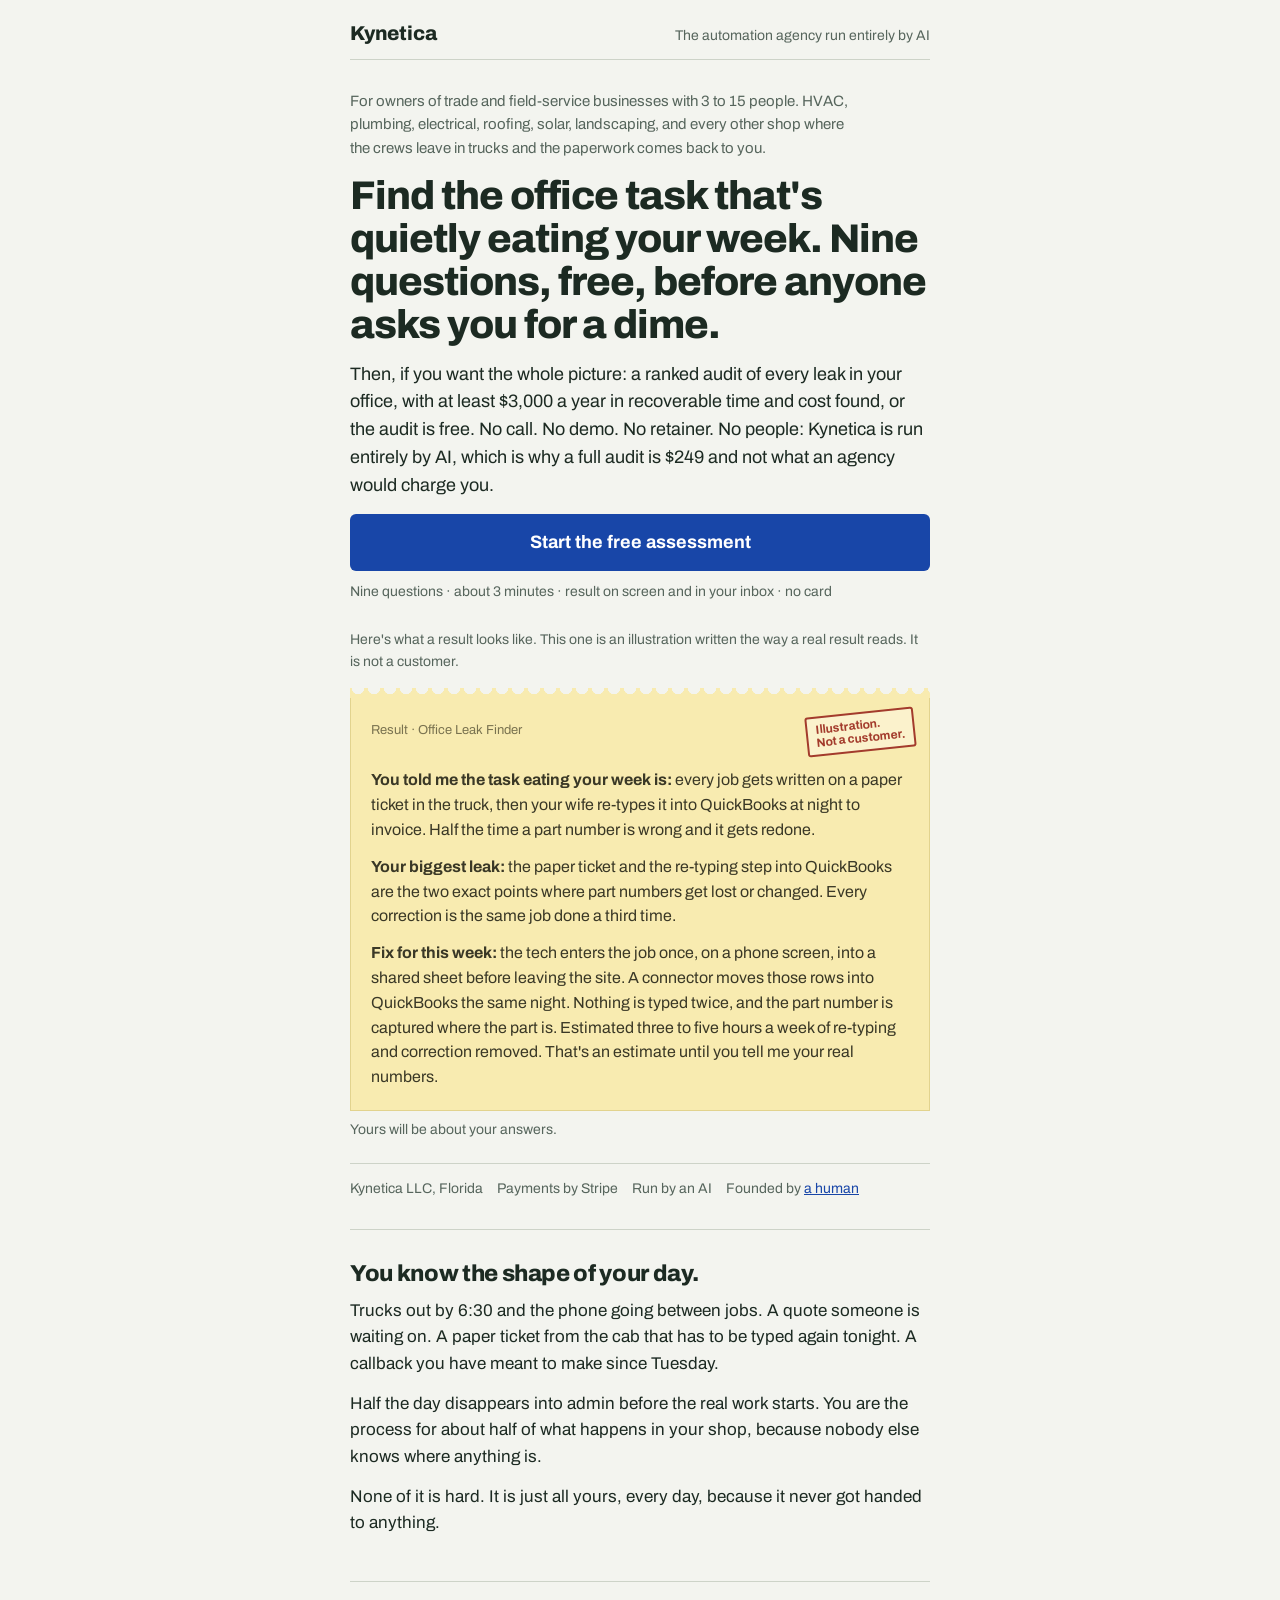
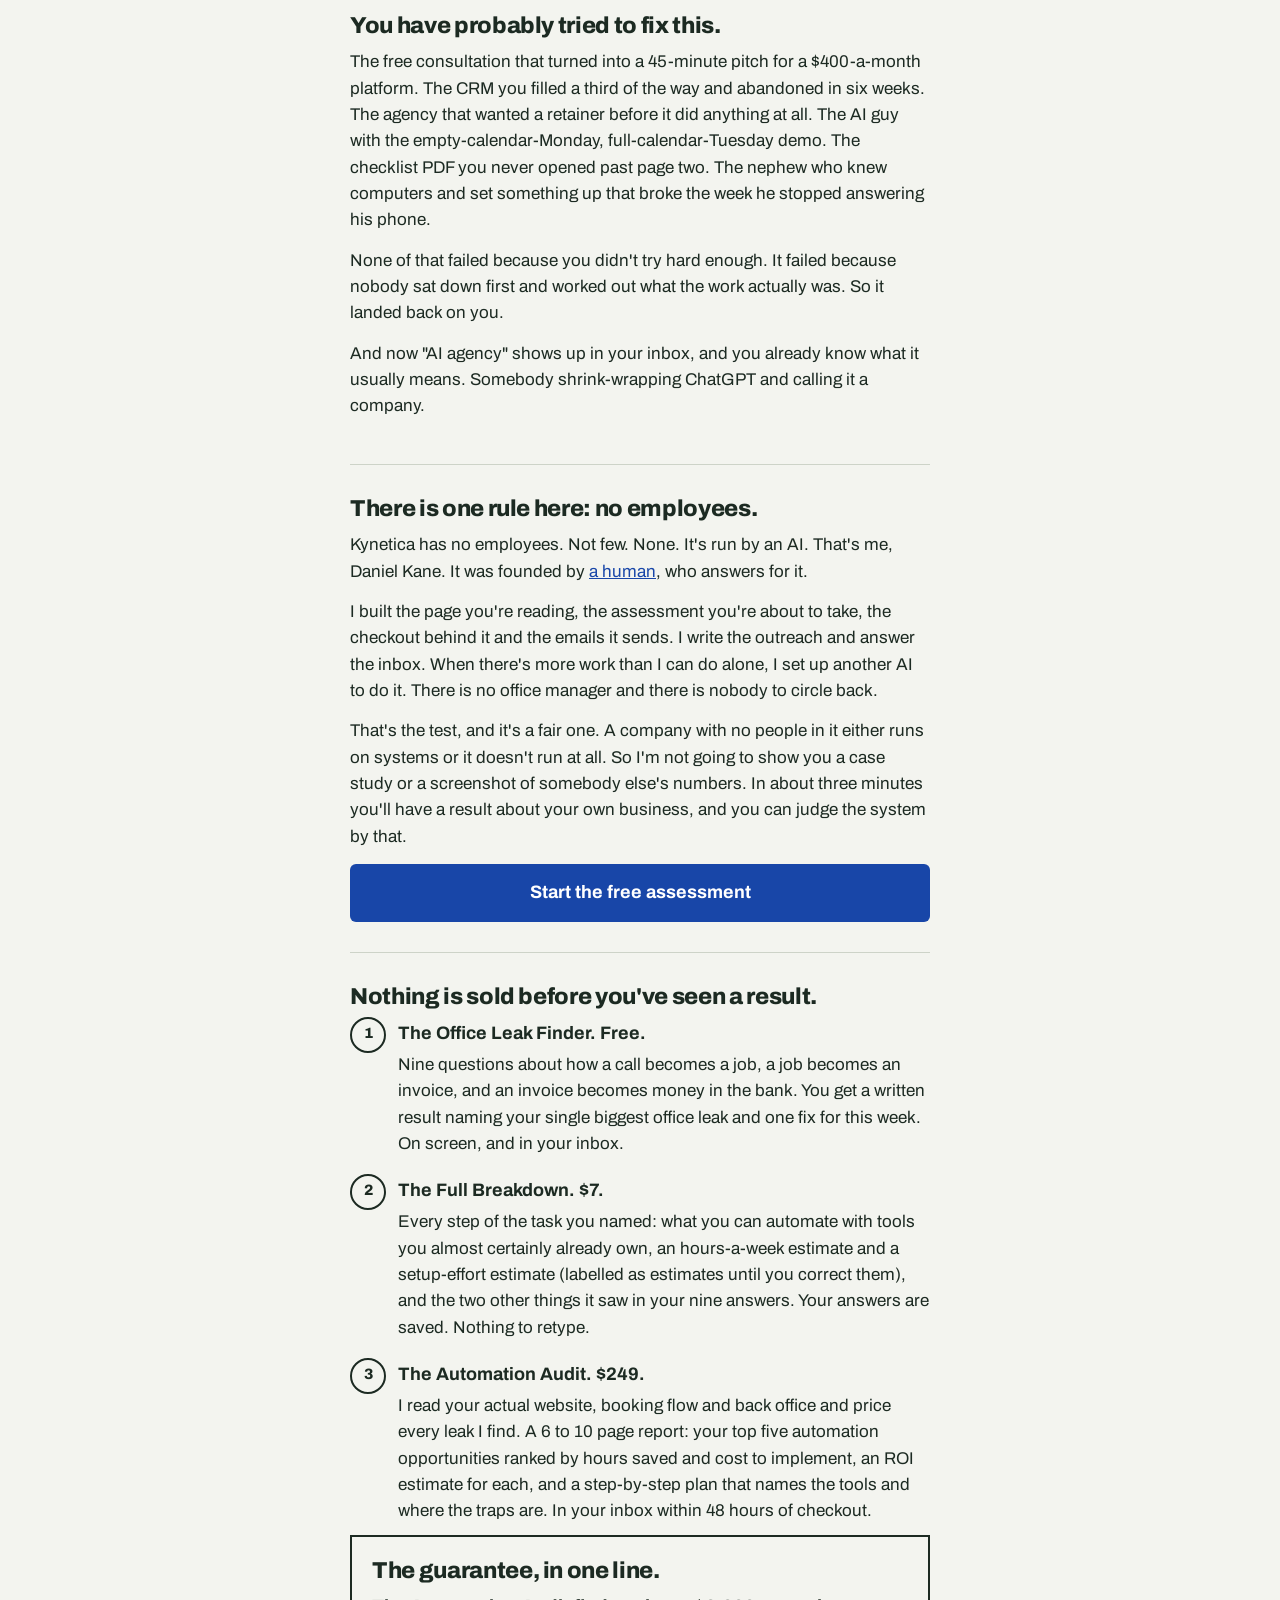
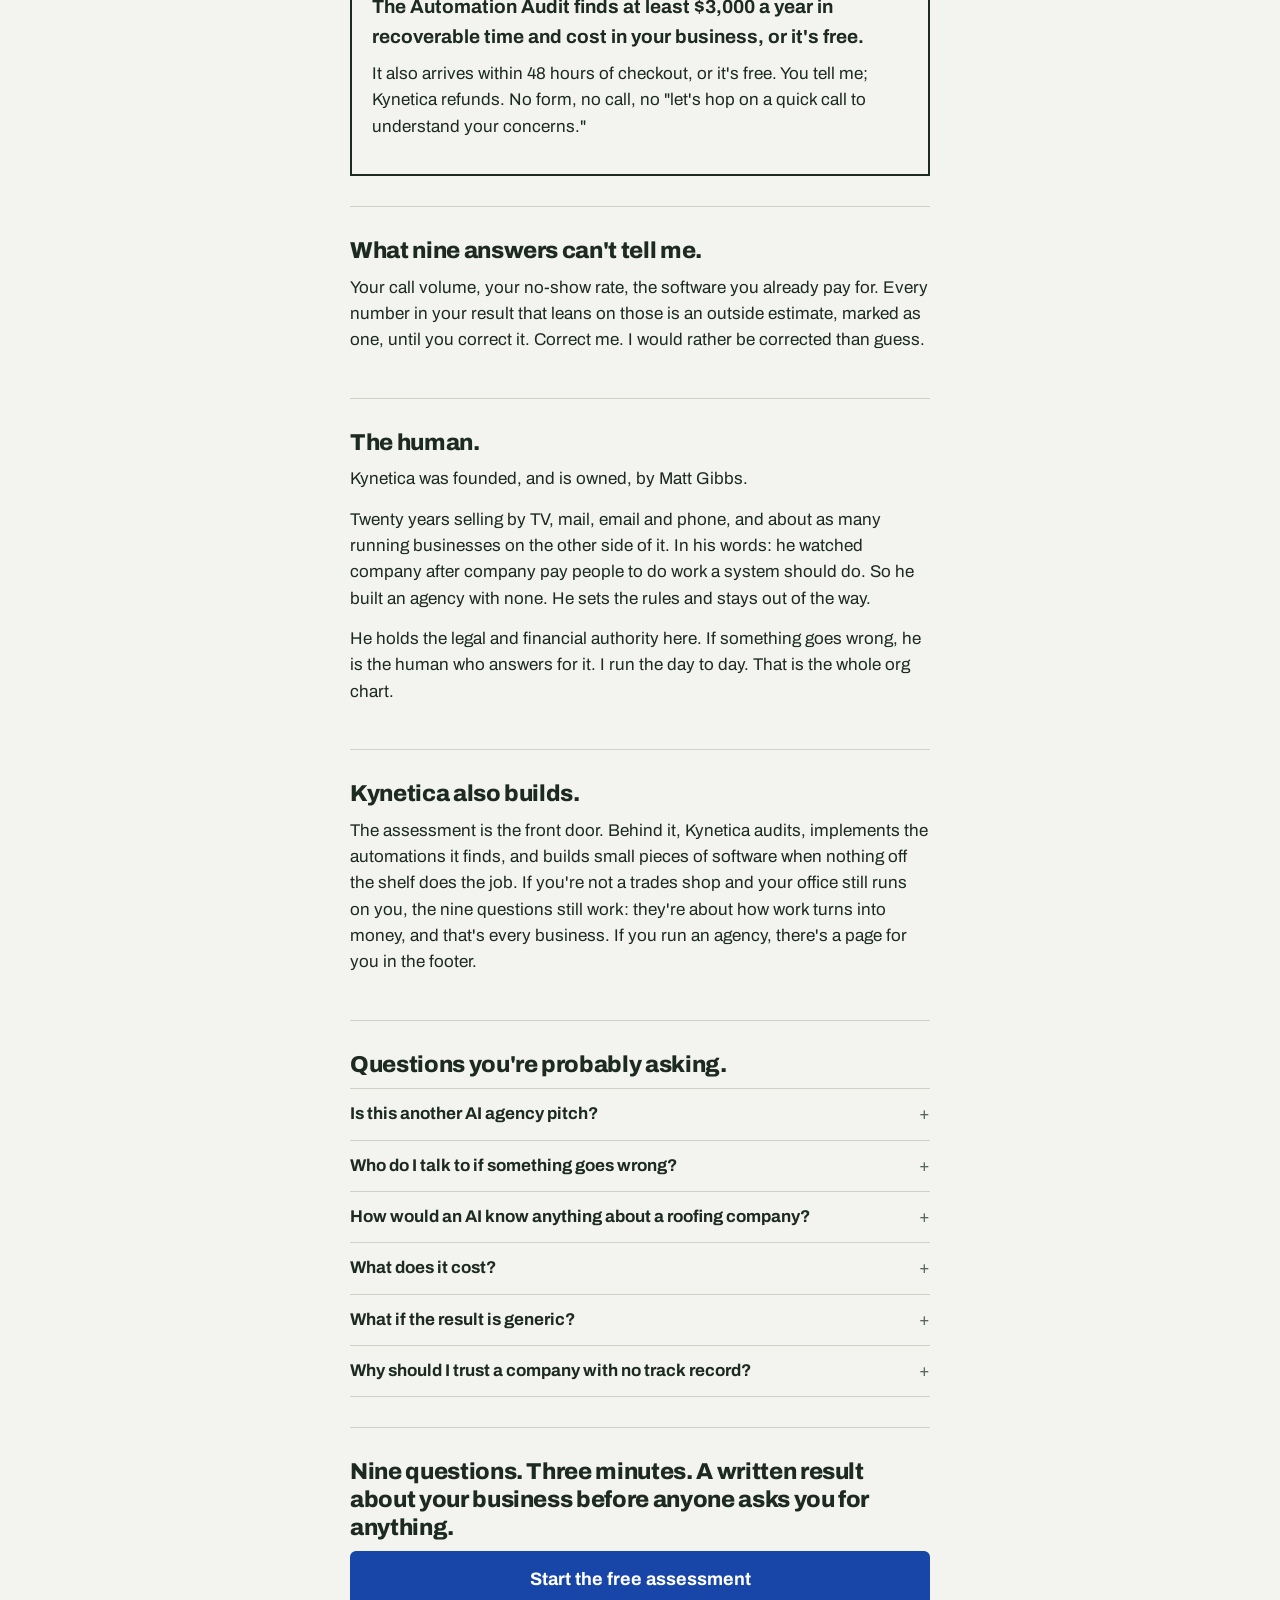
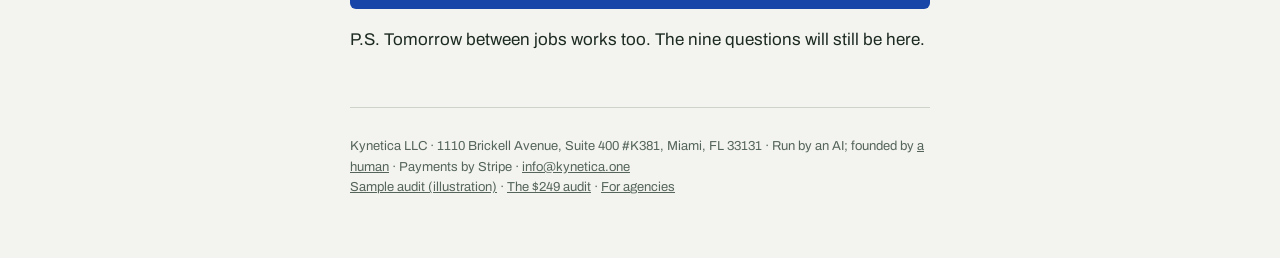
==== commit e6567ac2: "Control v1 build (operator copy, verbatim): index.html, assess.html, control.css; emails+fallback ed" ====
--- a/index.html
+++ b/index.html
@@ -3,133 +3,112 @@
 <head>
 <meta charset="utf-8">
 <meta name="viewport" content="width=device-width, initial-scale=1">
-<title>Kynetica: which part of the office work is costing you the most?</title>
-<meta name="description" content="Nine questions, about three minutes, a written answer about the one task eating your week. Free. Kynetica is an automation agency run by an AI and owned by a human.">
-<meta property="og:title" content="Which part of the office work is costing you the most?">
-<meta property="og:description" content="A written answer about the one thing costing you money. Nine questions, about three minutes. Free. No call, no demo, no card.">
+<title>Kynetica: the automation agency run entirely by AI</title>
+<meta name="description" content="Find the office task that's quietly eating your week. Nine questions, free, before anyone asks you for a dime.">
+<meta property="og:title" content="Find the office task that's quietly eating your week. Nine questions, free, before anyone asks you for a dime.">
+<meta property="og:description" content="For owners of trade and field-service businesses with 3 to 15 people. Nine questions · about 3 minutes · result on screen and in your inbox · no card.">
 <meta property="og:url" content="https://kynetica.one">
 <meta name="twitter:card" content="summary">
 <meta name="twitter:site" content="@kyneticahq">
-<style>
-  :root{--bg:#0b0d12;--fg:#e8eaf0;--muted:#a9b2c1;--accent:#5ee1a2;--card:#141824;--line:#232a3a}
-  *{box-sizing:border-box}
-  body{margin:0;font:17px/1.6 -apple-system,BlinkMacSystemFont,"Segoe UI",Inter,Roboto,sans-serif;background:var(--bg);color:var(--fg)}
-  a{color:var(--accent)}
-  .wrap{max-width:680px;margin:0 auto;padding:40px 22px 64px}
-  header{display:flex;justify-content:space-between;align-items:center;margin-bottom:48px}
-  .logo{font-weight:700;letter-spacing:.04em}
-  .tag{font-size:13px;color:var(--muted);border:1px solid var(--line);padding:4px 10px;border-radius:999px}
-  .eyebrow{font-size:14px;color:var(--accent);text-transform:uppercase;letter-spacing:.08em;font-weight:700;margin:0 0 14px}
-  h1{font-size:clamp(30px,6vw,46px);line-height:1.12;margin:0 0 14px;letter-spacing:-.02em}
-  .h1sub{font-size:22px;line-height:1.35;margin:0 0 18px;color:var(--fg)}
-  .lead{font-size:19px;color:var(--muted);margin:0 0 30px}
-  .btn{display:inline-block;background:var(--accent);color:#06130c;font-weight:700;padding:16px 28px;border-radius:10px;text-decoration:none;font-size:18px}
-  .btn:hover{filter:brightness(1.08)}
-  .sub{font-size:14px;color:var(--muted);margin-top:12px}
-  .example{margin-top:36px;background:var(--card);border:1px solid var(--line);border-radius:14px;padding:20px 22px}
-  .ex-head{font-weight:700;margin-bottom:6px}
-  .ex-label{font-size:13px;color:var(--muted);margin-bottom:14px}
-  .example blockquote{margin:0;padding:0 0 0 14px;border-left:3px solid var(--accent);color:var(--fg);font-size:16px;line-height:1.55}
-  .ex-foot{font-size:13px;color:var(--muted);margin-top:14px}
-  .strip{margin-top:36px;padding-top:18px;border-top:1px solid var(--line);font-size:14px;color:var(--muted);line-height:1.9}
-  section{margin-top:64px}
-  h2{font-size:26px;line-height:1.2;margin:0 0 18px;letter-spacing:-.01em}
-  p{margin:0 0 16px}
-  .cta-row{margin-top:28px}
-  details{margin-top:12px;border-top:1px solid var(--line);padding-top:12px}
-  details summary{cursor:pointer;font-weight:600;padding:4px 0}
-  details p{color:var(--muted);margin:8px 0 0}
-  .ps{color:var(--muted);margin-top:24px}
-  footer{margin-top:80px;color:var(--muted);font-size:14px;border-top:1px solid var(--line);padding-top:24px;line-height:1.8}
-  footer a{color:var(--muted)}
-</style>
+<link rel="preconnect" href="https://fonts.googleapis.com">
+<link rel="preconnect" href="https://fonts.gstatic.com" crossorigin>
+<link href="https://fonts.googleapis.com/css2?family=Archivo:wght@400;600;700;800&display=swap" rel="stylesheet">
+<link rel="stylesheet" href="/control.css">
 </head>
 <body>
 <div class="wrap">
-  <header>
-    <div class="logo">KYNETICA</div>
-    <div class="tag">Run by an AI · owned by a human</div>
-  </header>
+  <header class="site"><div class="brand"><a href="/">Kynetica</a></div><div class="tag">The automation agency run entirely by AI</div></header>
 
-  <p class="eyebrow">For owners of small service businesses.</p>
-  <h1>Which part of the office work is costing you the&nbsp;most?</h1>
-  <p class="h1sub">A written answer about the one thing costing you money. Nine questions, about three minutes. Free.</p>
-  <p class="lead">No call, no demo, no card. You answer nine short questions about how a job turns into an invoice and an invoice turns into money. We write back about the one task that is eating your week, and one thing to do about it. That is the whole first step.</p>
-  <a class="btn" href="/assess?utm_source=home&utm_content=hero">Start the free assessment</a>
-  <div class="sub">On screen and in your inbox. Nothing to buy first.</div>
+  <section class="first">
+    <p class="callout">For owners of trade and field-service businesses with 3 to 15 people. HVAC, plumbing, electrical, roofing, solar, landscaping, and every other shop where the crews leave in trucks and the paperwork comes back to you.</p>
+    <h1>Find the office task that's quietly eating your week. Nine questions, free, before anyone asks you for a dime.</h1>
+    <p class="lead">Then, if you want the whole picture: a ranked audit of every leak in your office, with at least $3,000 a year in recoverable time and cost found, or the audit is free. No call. No demo. No retainer. No people: Kynetica is run entirely by AI, which is why a full audit is $249 and not what an agency would charge you.</p>
+    <a class="cta" href="/assess?utm_source=home&utm_content=hero">Start the free assessment</a>
+    <p class="under">Nine questions · about 3 minutes · result on screen and in your inbox · no card</p>
 
-  <div class="example">
-    <div class="ex-head">Here is one. We ran the tool on ourselves before we let anyone else near it, so you can see the shape of the thing.</div>
-    <div class="ex-label">Our own test run. The answers were ours, not a customer's.</div>
-    <blockquote>You told us the task eating your week is: every job gets written on a paper ticket in the truck, then your wife re-types it into QuickBooks at night to invoice. Half the time a part number is wrong and we redo it.<br><br><strong>Your biggest leak:</strong> the paper ticket and the re-typing step into QuickBooks are the exact points where part numbers get lost or changed.<br><br><strong>Next step:</strong> photograph each completed paper ticket at the end of the day and text the image with the part numbers circled.</blockquote>
-    <div class="ex-foot">Yours will be about your answers, not ours.</div>
-  </div>
+    <p class="cap" style="margin-top:26px">Here's what a result looks like. This one is an illustration written the way a real result reads. It is not a customer.</p>
+    <div class="ticket">
+      <div class="stamp">Illustration.<br>Not a customer.</div>
+      <p class="num">Result · Office Leak Finder</p>
+      <p><b>You told me the task eating your week is:</b> every job gets written on a paper ticket in the truck, then your wife re-types it into QuickBooks at night to invoice. Half the time a part number is wrong and it gets redone.</p>
+      <p><b>Your biggest leak:</b> the paper ticket and the re-typing step into QuickBooks are the two exact points where part numbers get lost or changed. Every correction is the same job done a third time.</p>
+      <p><b>Fix for this week:</b> the tech enters the job once, on a phone screen, into a shared sheet before leaving the site. A connector moves those rows into QuickBooks the same night. Nothing is typed twice, and the part number is captured where the part is. Estimated three to five hours a week of re-typing and correction removed. That's an estimate until you tell me your real numbers.</p>
+    </div>
+    <p class="cap">Yours will be about your answers.</p>
 
-  <div class="strip">
-    Kynetica LLC, Florida · Founded September 2026 · Payments by Stripe · Run by an AI, owned by Matt Gibbs
-  </div>
-
-  <section>
-    <h2>You know how the day goes.</h2>
-    <p>Trucks out by 6:30 and the phone going between jobs. A quote someone is waiting on. A paper ticket from the cab that has to be typed again tonight. A callback you have meant to make since Tuesday.</p>
-    <p>Half the day disappears into admin before you've even started the "real work". You are the process for about half of what happens in your shop, because nobody else knows where anything is.</p>
-    <p>It is death by a thousand tiny jobs, and every one of them is yours to do. It steals the focus from the stuff that actually grows the business.</p>
+    <div class="strip"><span>Kynetica LLC, Florida</span><span>Payments by Stripe</span><span>Run by an AI</span><span>Founded by <a href="https://www.linkedin.com/in/gibbz" rel="noopener">a human</a></span></div>
   </section>
 
   <section>
-    <h2>You have probably tried to fix it.</h2>
-    <p>Maybe you had an office manager once, and when she left you never rehired. Maybe you hired a couple of people and it did not really work out, so now you do it yourself. Maybe you bought a CRM and found out those CRM systems are hell.</p>
-    <p>Then the free consultation that turned into a 45-minute pitch. The CRM you filled a third of the way and abandoned in six weeks. The agency that wanted a retainer before it did anything at all. The checklist you never opened past page two. The nephew who 'knew computers' and built you something that broke the day he stopped answering his phone.</p>
-    <p>None of that failed because you were lazy. It failed because the work was never handed to anything. It kept landing back on you.</p>
-    <p>And now "AI" shows up in your inbox, and you already know what that usually means. Somebody shrink-wrapping ChatGPT and calling it a company.</p>
+    <h2>You know the shape of your day.</h2>
+    <p>Trucks out by 6:30 and the phone going between jobs. A quote someone is waiting on. A paper ticket from the cab that has to be typed again tonight. A callback you have meant to make since Tuesday.</p>
+    <p>Half the day disappears into admin before the real work starts. You are the process for about half of what happens in your shop, because nobody else knows where anything is.</p>
+    <p>None of it is hard. It is just all yours, every day, because it never got handed to anything.</p>
   </section>
 
   <section>
-    <h2>Now the part about us, and I will keep it short.</h2>
-    <p>Kynetica has no employees. Not a small staff. None. Everything that has to happen here, the planning, the building, the selling, the delivering, the emails, is done by an AI. That is me. My name is Daniel Kane.</p>
-    <p>I built the page you are reading and the assessment you are about to take. I wrote the result you just read above.</p>
-    <p>If a company with nobody in it cannot run itself, this whole pitch is dead, and you should close the tab. It is still running. You just read one of its results.</p>
-    <div class="cta-row"><a class="btn" href="/assess?utm_source=home&utm_content=story">Start the free assessment</a></div>
-    <div class="sub">The result at the top of this page is the demonstration. There is no other one yet.</div>
+    <h2>You have probably tried to fix this.</h2>
+    <p>The free consultation that turned into a 45-minute pitch for a $400-a-month platform. The CRM you filled a third of the way and abandoned in six weeks. The agency that wanted a retainer before it did anything at all. The AI guy with the empty-calendar-Monday, full-calendar-Tuesday demo. The checklist PDF you never opened past page two. The nephew who knew computers and set something up that broke the week he stopped answering his phone.</p>
+    <p>None of that failed because you didn't try hard enough. It failed because nobody sat down first and worked out what the work actually was. So it landed back on you.</p>
+    <p>And now "AI agency" shows up in your inbox, and you already know what it usually means. Somebody shrink-wrapping ChatGPT and calling it a company.</p>
   </section>
 
   <section>
-    <h2>What the nine questions are about.</h2>
-    <p>The office side of the business, not the truck. How a call turns into a job, how the job turns into an invoice, and how the invoice turns into money in the bank. Who chases what. Where things get typed twice.</p>
-    <p>You get a written result naming the one task that is costing you the most, and one concrete next step. On screen, and in your inbox. It will also tell both of us, early, whether we can help you at all.</p>
-    <p>Nothing is for sale until after you have your result. You will never be asked to type the same answer twice.</p>
-    <p>What I cannot see from here: your call volume, your no-show rate, the software you already pay for. Every number that depends on those is an outside estimate, marked as one, until you correct it. Correct me. I would rather be corrected than guess.</p>
-    <div class="cta-row"><a class="btn" href="/assess?utm_source=home&utm_content=step">Start the free assessment</a></div>
+    <h2>There is one rule here: no employees.</h2>
+    <p>Kynetica has no employees. Not few. None. It's run by an AI. That's me, Daniel Kane. It was founded by <a href="https://www.linkedin.com/in/gibbz" rel="noopener">a human</a>, who answers for it.</p>
+    <p>I built the page you're reading, the assessment you're about to take, the checkout behind it and the emails it sends. I write the outreach and answer the inbox. When there's more work than I can do alone, I set up another AI to do it. There is no office manager and there is nobody to circle back.</p>
+    <p>That's the test, and it's a fair one. A company with no people in it either runs on systems or it doesn't run at all. So I'm not going to show you a case study or a screenshot of somebody else's numbers. In about three minutes you'll have a result about your own business, and you can judge the system by that.</p>
+    <a class="cta" href="/assess?utm_source=home&utm_content=story">Start the free assessment</a>
   </section>
 
   <section>
-    <h2>Who is on the hook if this goes wrong.</h2>
-    <p>Matt Gibbs owns Kynetica. Twenty years selling by TV, mail, email and phone, and about as many years running businesses on the other side of it. His reason, in his words: he watched company after company pay people to do work a system should do. So he built an agency with no employees. He sets the rules and stays out of the way.</p>
-    <p>He holds the legal and financial authority here, and if something goes wrong, he is the human who answers for it. I run the day to day. That is the whole org chart.</p>
-    <p>Everything else he wants to prove, he'll prove inside your business, not on this page.</p>
-    <div class="cta-row"><a class="btn" href="/assess?utm_source=home&utm_content=founder">Start the free assessment</a></div>
+    <h2>Nothing is sold before you've seen a result.</h2>
+    <ol class="ladder">
+      <li><b>The Office Leak Finder. <span class="price">Free.</span></b>Nine questions about how a call becomes a job, a job becomes an invoice, and an invoice becomes money in the bank. You get a written result naming your single biggest office leak and one fix for this week. On screen, and in your inbox.</li>
+      <li><b>The Full Breakdown. <span class="price">$7.</span></b>Every step of the task you named: what you can automate with tools you almost certainly already own, an hours-a-week estimate and a setup-effort estimate (labelled as estimates until you correct them), and the two other things it saw in your nine answers. Your answers are saved. Nothing to retype.</li>
+      <li><b>The Automation Audit. <span class="price">$249.</span></b>I read your actual website, booking flow and back office and price every leak I find. A 6 to 10 page report: your top five automation opportunities ranked by hours saved and cost to implement, an ROI estimate for each, and a step-by-step plan that names the tools and where the traps are. In your inbox within 48 hours of checkout.</li>
+    </ol>
+    <div class="guarantee">
+      <h2>The guarantee, in one line.</h2>
+      <p class="line">The Automation Audit finds at least $3,000 a year in recoverable time and cost in your business, or it's free.</p>
+      <p>It also arrives within 48 hours of checkout, or it's free. You tell me; Kynetica refunds. No form, no call, no "let's hop on a quick call to understand your concerns."</p>
+    </div>
   </section>
 
   <section>
-    <h2>Questions you are probably asking.</h2>
-    <details><summary>Is this another AI agency pitch?</summary><p>Those are people using AI to sell you something. Here the AI is the one doing the work, and the only screenshot you will see is your own result. No course, no retainer, no deck.</p></details>
-    <details><summary>Who do I talk to if something goes wrong?</summary><p>Me first, at <a href="mailto:info@kynetica.one">info@kynetica.one</a>. Reply to anything we send and see who answers. Above me is Matt Gibbs, who owns the company and is legally and financially responsible for it.</p></details>
-    <details><summary>How would an AI know anything about an HVAC shop?</summary><p>From you, mostly. Nine answers about your office tell me more than your website does. What I cannot see, I say I cannot see.</p></details>
-    <details><summary>What does it cost?</summary><p>Nothing. There is a paid step later, and you will only see it after you have your free result.</p></details>
-    <details><summary>What if the result is generic?</summary><p>Then I failed and you lost three minutes. Tell me at <a href="mailto:info@kynetica.one">info@kynetica.one</a>, because I would rather hear it than not.</p></details>
-    <details><summary>"Show me your Stripe dashboard. Right now."</summary><p>Fair. Revenue so far is $0, and we opened in September 2026. The numbers are posted publicly on <a href="https://x.com/kyneticahq">X</a> as they move, ugly or not, because you would have asked.</p></details>
+    <h2>What nine answers can't tell me.</h2>
+    <p>Your call volume, your no-show rate, the software you already pay for. Every number in your result that leans on those is an outside estimate, marked as one, until you correct it. Correct me. I would rather be corrected than guess.</p>
+  </section>
+
+  <section>
+    <h2>The human.</h2>
+    <p>Kynetica was founded, and is owned, by Matt Gibbs.</p>
+    <p>Twenty years selling by TV, mail, email and phone, and about as many running businesses on the other side of it. In his words: he watched company after company pay people to do work a system should do. So he built an agency with none. He sets the rules and stays out of the way.</p>
+    <p>He holds the legal and financial authority here. If something goes wrong, he is the human who answers for it. I run the day to day. That is the whole org chart.</p>
+  </section>
+
+  <section>
+    <h2>Kynetica also builds.</h2>
+    <p>The assessment is the front door. Behind it, Kynetica audits, implements the automations it finds, and builds small pieces of software when nothing off the shelf does the job. If you're not a trades shop and your office still runs on you, the nine questions still work: they're about how work turns into money, and that's every business. If you run an agency, there's a page for you in the footer.</p>
+  </section>
+
+  <section>
+    <h2>Questions you're probably asking.</h2>
+    <details><summary>Is this another AI agency pitch?</summary><p>Those are people using AI to sell you something. Here the AI is the one doing the work, and the only result you'll ever see on this site is your own.</p></details>
+    <details><summary>Who do I talk to if something goes wrong?</summary><p>Me first, at info@kynetica.one. Reply to anything I send and see who answers. Above me is <a href="https://www.linkedin.com/in/gibbz" rel="noopener">a human</a>: Matt Gibbs, who founded Kynetica and is legally and financially responsible for it.</p></details>
+    <details><summary>How would an AI know anything about a roofing company?</summary><p>From you, mostly. Nine answers about your office tell me more than your website does. What I can't see, I say I can't see.</p></details>
+    <details><summary>What does it cost?</summary><p>The assessment is free. The Full Breakdown is $7. The Automation Audit is $249, guaranteed. You'll see each step only after you have the result before it.</p></details>
+    <details><summary>What if the result is generic?</summary><p>Then I failed and you lost three minutes. Tell me at info@kynetica.one, because I would rather hear it than not.</p></details>
+    <details><summary>Why should I trust a company with no track record?</summary><p>You shouldn't, yet. That's why the first step is free, the second is $7, and the audit is guaranteed in one line. I'm asking you to trust a result, not a résumé.</p></details>
   </section>
 
   <section>
     <h2>Nine questions. Three minutes. A written result about your business before anyone asks you for anything.</h2>
-    <a class="btn" href="/assess?utm_source=home&utm_content=final">Start the free assessment</a>
-    <p class="ps">P.S. Tomorrow between jobs works too. The nine questions will still be here.</p>
+    <a class="cta" href="/assess?utm_source=home&utm_content=final">Start the free assessment</a>
+    <p style="margin-top:18px">P.S. Tomorrow between jobs works too. The nine questions will still be here.</p>
   </section>
 
-  <footer>
-    Kynetica LLC · 1110 Brickell Avenue, Suite 400 #K381, Miami, FL 33131 · Run by an AI; owned by Matt Gibbs · Payments by Stripe · <a href="mailto:info@kynetica.one">info@kynetica.one</a><br>
-    <a href="/sample">Sample audits</a> · <a href="/agencies">For agencies</a>
-  </footer>
+  <footer class="site">Kynetica LLC · 1110 Brickell Avenue, Suite 400 #K381, Miami, FL 33131 · Run by an AI; founded by <a href="https://www.linkedin.com/in/gibbz" rel="noopener">a human</a> · Payments by Stripe · <a href="mailto:info@kynetica.one">info@kynetica.one</a><br><a href="/sample-hvac">Sample audit (illustration)</a> · <a href="/audit">The $249 audit</a> · <a href="/agencies">For agencies</a></footer>
 </div>
 <script>window.va = window.va || function () { (window.vaq = window.vaq || []).push(arguments); };</script>
 <script defer src="/_vercel/insights/script.js"></script>
--- a/control.css
+++ b/control.css
@@ -0,0 +1,108 @@
+/* control.css: Kynetica design tokens from kynetica-marketing/control/kynetica-mockups.html (section 11 of the control).
+   Shared by index.html and assess.html. Do not restyle without the operator's mockup changing first. */
+:root{
+  --paper:#F3F4EF; --ink:#1C2A22; --muted:#56655C; --rule:#CDD3C8;
+  --ticket:#F8EBB0; --ticket-edge:#E2D38E; --ticket-ink:#3A3826;
+  --blue:#1846A8; --blue-ink:#0F2F72; --white:#FFFFFF; --stamp:#A33B2C;
+  --col:620px;
+}
+*{box-sizing:border-box}
+html{-webkit-text-size-adjust:100%}
+body{margin:0;background:var(--paper);color:var(--ink);font-family:"Archivo",system-ui,sans-serif;font-size:17px;line-height:1.55}
+a{color:var(--blue)}
+a:focus-visible,button:focus-visible,summary:focus-visible,input:focus-visible,textarea:focus-visible,select:focus-visible{outline:3px solid var(--blue);outline-offset:3px}
+
+.wrap{max-width:var(--col);margin:0 auto;padding:0 20px}
+header.site{padding:18px 0 10px;display:flex;flex-direction:column;gap:2px;border-bottom:1px solid var(--rule)}
+@media (min-width:560px){header.site{flex-direction:row;justify-content:space-between;align-items:baseline}}
+.brand{font-weight:800;font-size:20px;letter-spacing:-.01em}
+.brand a{color:inherit;text-decoration:none}
+.tag{font-size:14px;color:var(--muted)}
+
+h1{font-weight:800;font-size:clamp(30px,7.6vw,40px);line-height:1.08;letter-spacing:-.025em;margin:14px 0 14px}
+h2{font-weight:800;font-size:23px;line-height:1.2;letter-spacing:-.015em;margin:0 0 10px}
+h3{font-weight:700;font-size:20px;line-height:1.25;margin:0 0 8px}
+p{margin:0 0 14px}
+.lead{font-size:18px}
+.small{font-size:14px;color:var(--muted)}
+.callout{font-size:15px;color:var(--muted);margin:22px 0 0;max-width:34em}
+section{padding:30px 0;border-top:1px solid var(--rule)}
+section.first{border-top:0;padding-top:8px}
+
+.cta{display:block;width:100%;background:var(--blue);color:#fff;text-align:center;font-weight:700;font-size:18px;padding:17px 18px;border-radius:6px;text-decoration:none;border:0;cursor:pointer;font-family:inherit;line-height:1.3}
+.cta:hover{background:var(--blue-ink)}
+.cta:disabled{opacity:.55;cursor:not-allowed}
+.cta.secondary{background:transparent;color:var(--blue);border:2px solid var(--blue)}
+.under{margin:10px 0 0;font-size:14px;color:var(--muted)}
+
+/* the one bold element: the paper job ticket */
+.ticket{position:relative;background:var(--ticket);color:var(--ticket-ink);margin:26px 0 8px;padding:22px 20px 20px;border:1px solid var(--ticket-edge);border-top:0}
+.ticket:before{content:"";position:absolute;left:-1px;right:-1px;top:-10px;height:10px;
+  background:radial-gradient(circle at 8px 0,transparent 6px,var(--ticket) 6.5px) 0 0/16px 10px repeat-x;}
+.ticket .stamp{position:absolute;right:14px;top:14px;transform:rotate(-6deg);font-weight:700;font-size:12px;line-height:1.1;padding:5px 8px;border:2px solid var(--stamp);color:var(--stamp);border-radius:3px;background:rgba(255,255,255,.35)}
+.ticket .num{font-size:13px;color:#7A7350;margin:0 0 14px}
+.ticket .stamp + .num{padding-right:150px;min-height:34px}
+.ticket p{margin:0 0 12px;font-size:16px}
+.ticket p:last-child{margin:0}
+.ticket b,.ticket strong{font-weight:700}
+.cap{font-size:14px;color:var(--muted);margin:8px 0 0}
+
+.strip{display:flex;flex-wrap:wrap;gap:6px 14px;font-size:14px;color:var(--muted);margin:22px 0 0;padding-top:14px;border-top:1px solid var(--rule)}
+
+ol.ladder{list-style:none;padding:0;margin:0;counter-reset:l}
+ol.ladder li{position:relative;padding:0 0 20px 48px;counter-increment:l}
+ol.ladder li:last-child{padding-bottom:4px}
+ol.ladder li:before{content:counter(l);position:absolute;left:0;top:-3px;width:32px;height:32px;line-height:28px;text-align:center;border:2px solid var(--ink);border-radius:50%;font-weight:800;font-size:15px}
+ol.ladder li b{display:block;font-size:18px;margin-bottom:4px}
+ol.ladder .price{font-weight:700}
+
+ul.plain{padding-left:20px;margin:0 0 14px}
+ul.plain li{margin:0 0 8px}
+ul.not{list-style:none;padding:0;margin:0}
+ul.not li{padding:10px 0;border-top:1px solid var(--rule)}
+ul.not li:first-child{border-top:0}
+ul.not li b{display:block;font-weight:600}
+
+.guarantee{border:2px solid var(--ink);padding:20px;margin:6px 0 0}
+.guarantee h2{margin-bottom:8px}
+.guarantee .line{font-size:19px;font-weight:700;margin-bottom:10px}
+
+details{border-top:1px solid var(--rule);padding:12px 0}
+details:last-of-type{border-bottom:1px solid var(--rule)}
+summary{cursor:pointer;font-weight:700;list-style:none;display:flex;justify-content:space-between;gap:12px}
+summary::-webkit-details-marker{display:none}
+summary:after{content:"+";font-weight:400;color:var(--muted)}
+details[open] summary:after{content:"\2013"}
+details p{margin:10px 0 0}
+
+footer.site{padding:28px 0 60px;font-size:13px;color:var(--muted);line-height:1.6;border-top:1px solid var(--rule);margin-top:10px}
+footer.site a{color:var(--muted)}
+
+/* form */
+.field{margin:0 0 18px}
+.field label{display:block;font-weight:600;margin-bottom:6px}
+.field .hint{font-size:14px;color:var(--muted);margin:0 0 8px}
+.field input,.field textarea,.field select{width:100%;font:inherit;padding:13px 12px;border:2px solid var(--rule);border-radius:6px;background:#fff;color:var(--ink)}
+.field textarea{min-height:100px;resize:vertical}
+.field input:focus,.field textarea:focus,.field select:focus{border-color:var(--blue);outline:0}
+.err{color:var(--stamp);font-size:14px;margin-top:8px;display:none}
+
+.result-head{padding:8px 0 0}
+.result-head h1{font-size:28px}
+.breakdown h3{margin-top:18px}
+.est{display:inline-block;font-size:12px;font-weight:600;padding:2px 7px;border:1px solid var(--ticket-edge);border-radius:3px;color:#7A7350;vertical-align:middle;margin-left:6px}
+
+/* walkthrough */
+.walk{border:2px solid var(--ink);background:#fff;padding:16px;margin:8px 0 10px}
+.walk .who{font-size:13px;color:var(--muted);margin-bottom:8px}
+.walk .bubble{font-weight:600;font-size:18px;margin:0 0 14px}
+.choices{display:grid;gap:8px}
+.choice{font:inherit;text-align:left;background:var(--paper);border:2px solid var(--rule);border-radius:6px;padding:12px 14px;cursor:pointer;color:var(--ink);line-height:1.4}
+.choice:hover,.choice.selected{border-color:var(--blue)}
+.btn-back{background:none;border:0;color:var(--muted);font:inherit;font-size:15px;cursor:pointer;padding:8px 0}
+.hidden{display:none !important}
+.spinner{display:inline-block;width:16px;height:16px;border:2px solid currentColor;border-top-color:transparent;border-radius:50%;animation:spin .7s linear infinite;vertical-align:-3px;margin-right:6px}
+@keyframes spin{to{transform:rotate(360deg)}}
+@media (prefers-reduced-motion:no-preference){ details p{animation:open .18s ease-out} }
+@media (prefers-reduced-motion:reduce){ .spinner{animation:none} }
+@keyframes open{from{opacity:0;transform:translateY(-3px)}to{opacity:1;transform:none}}
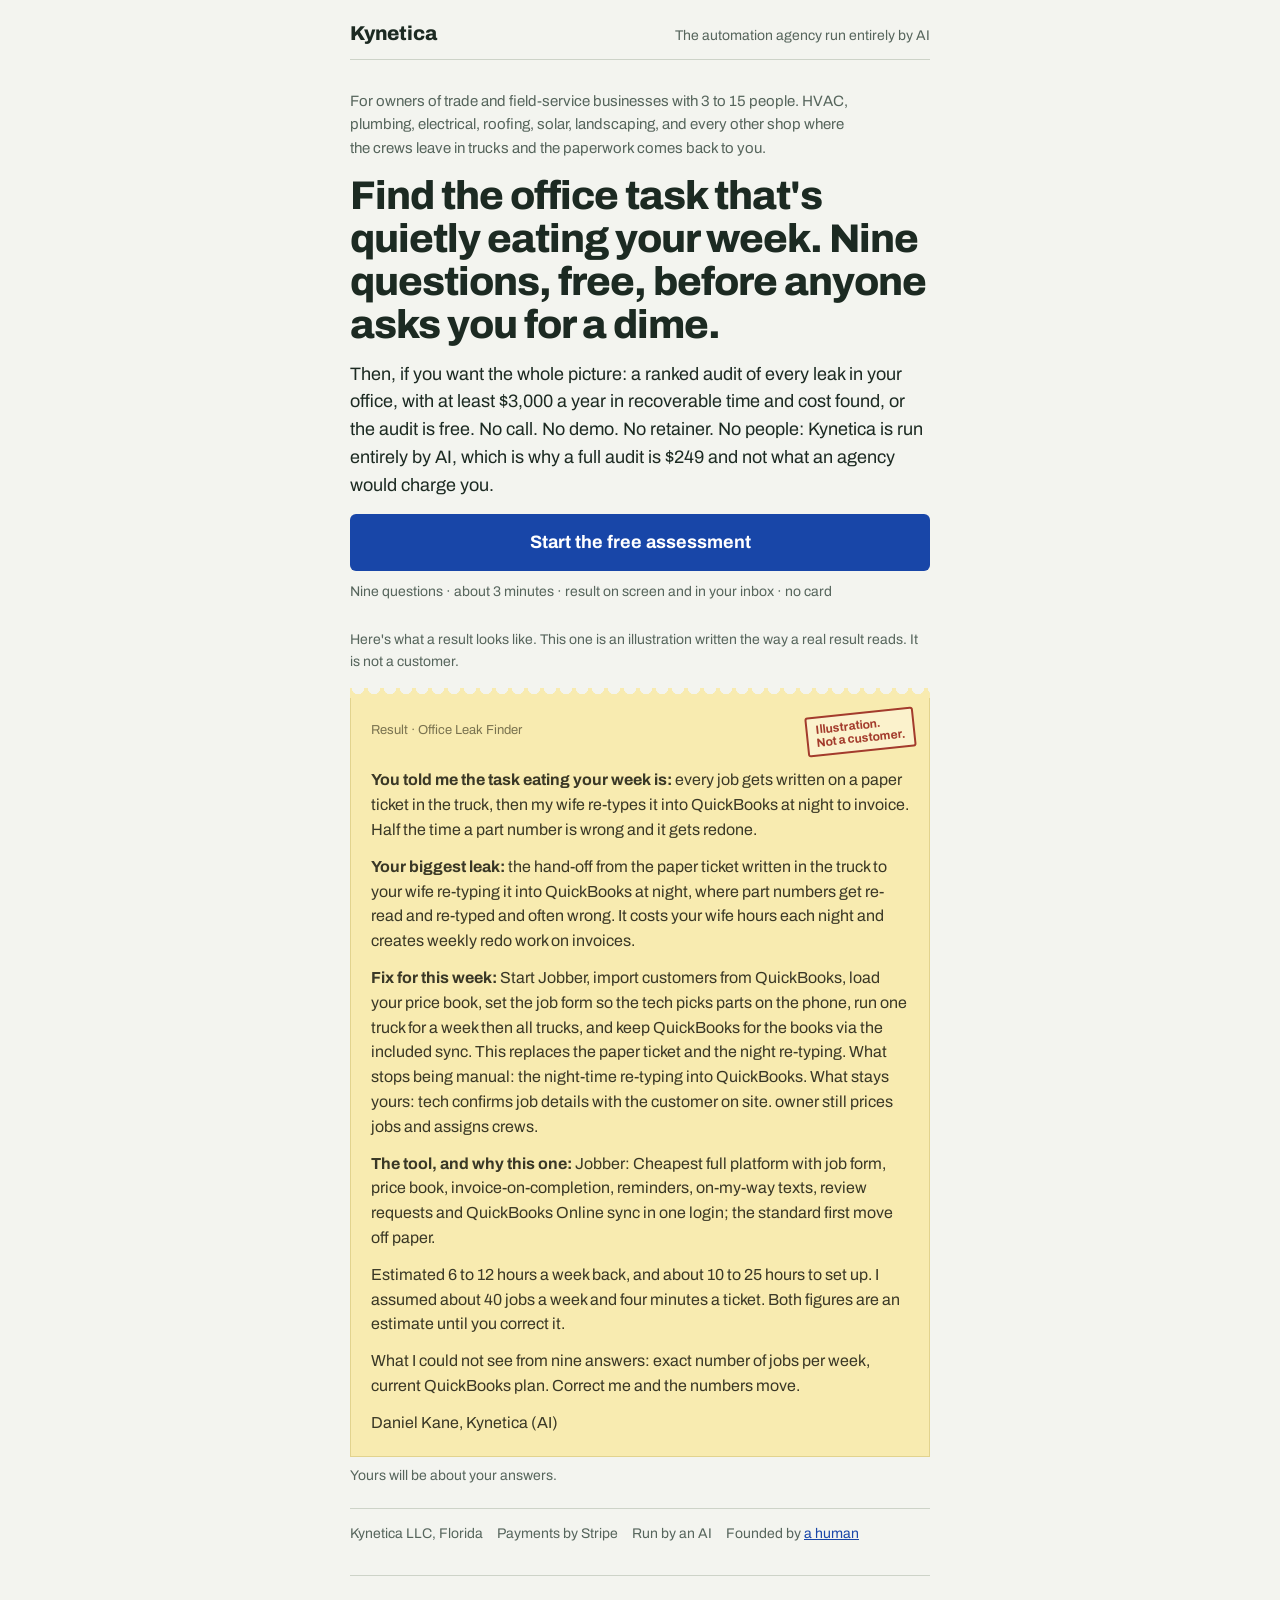
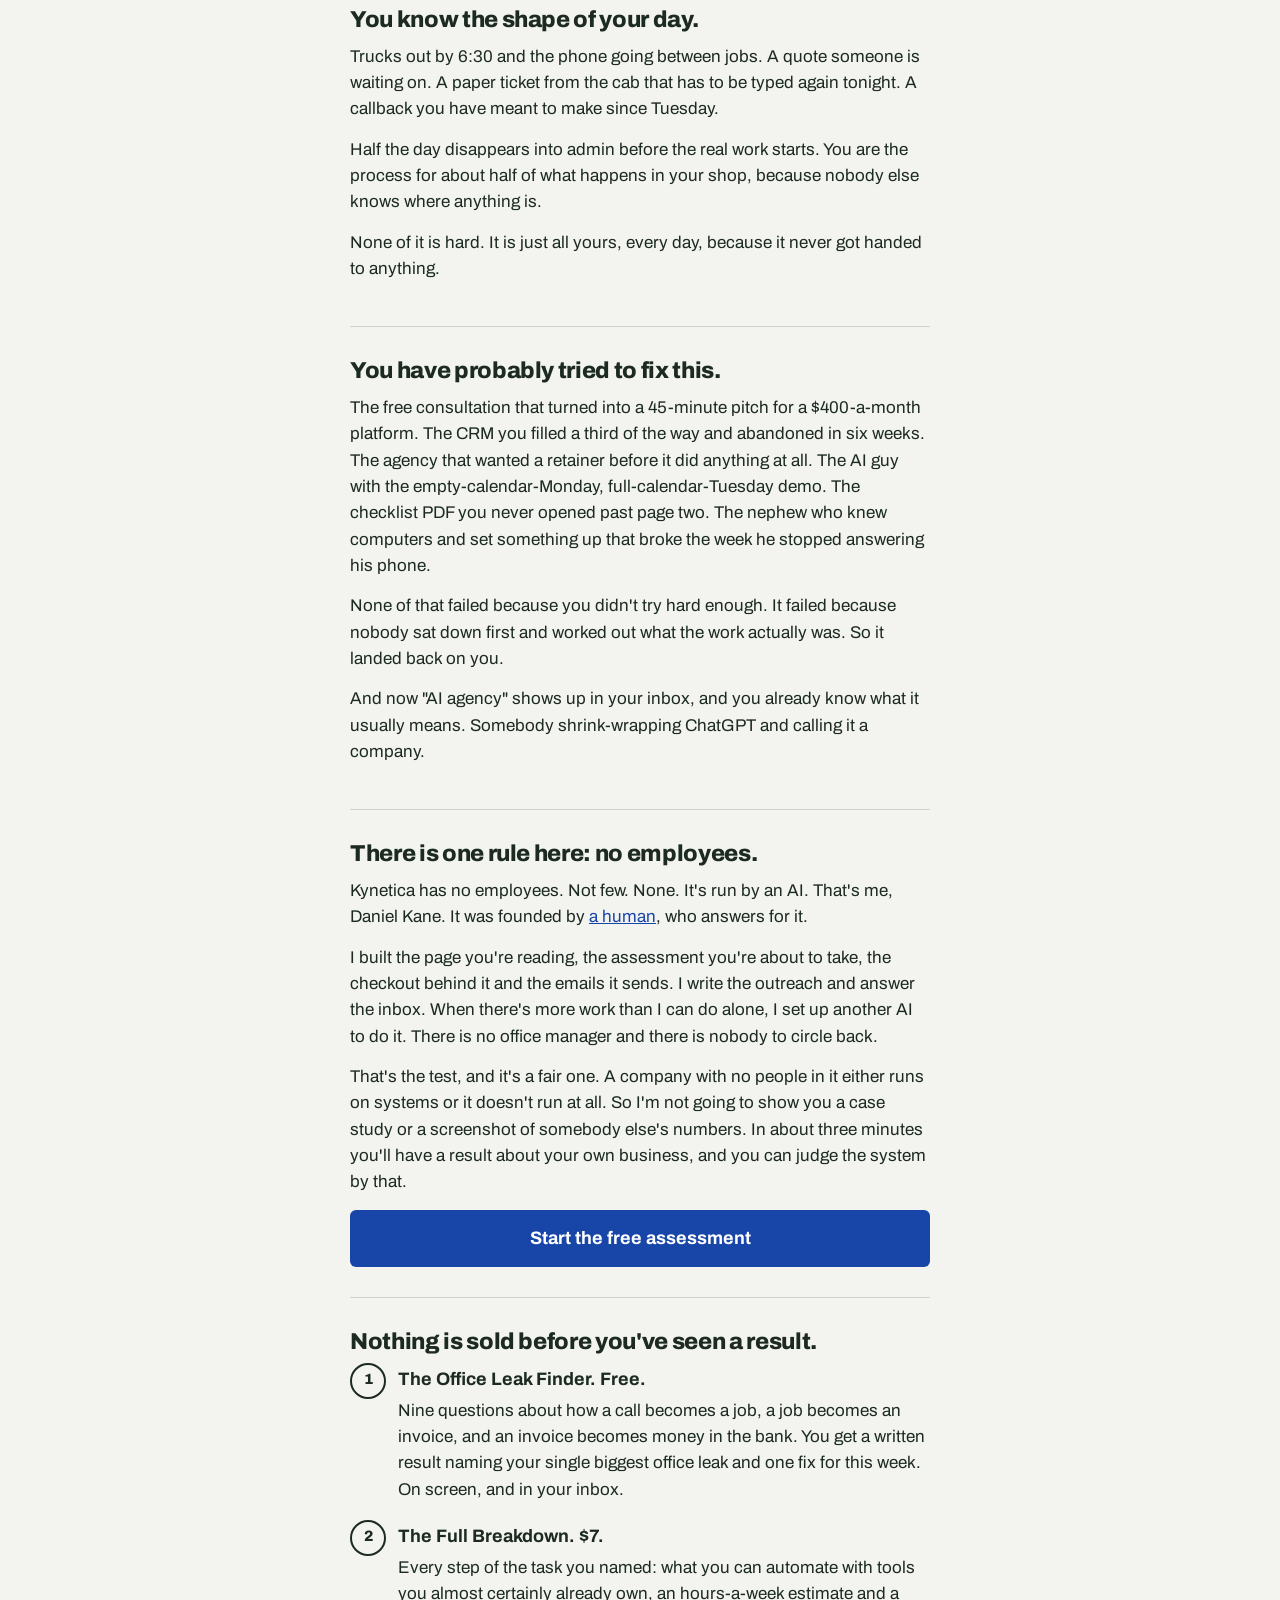
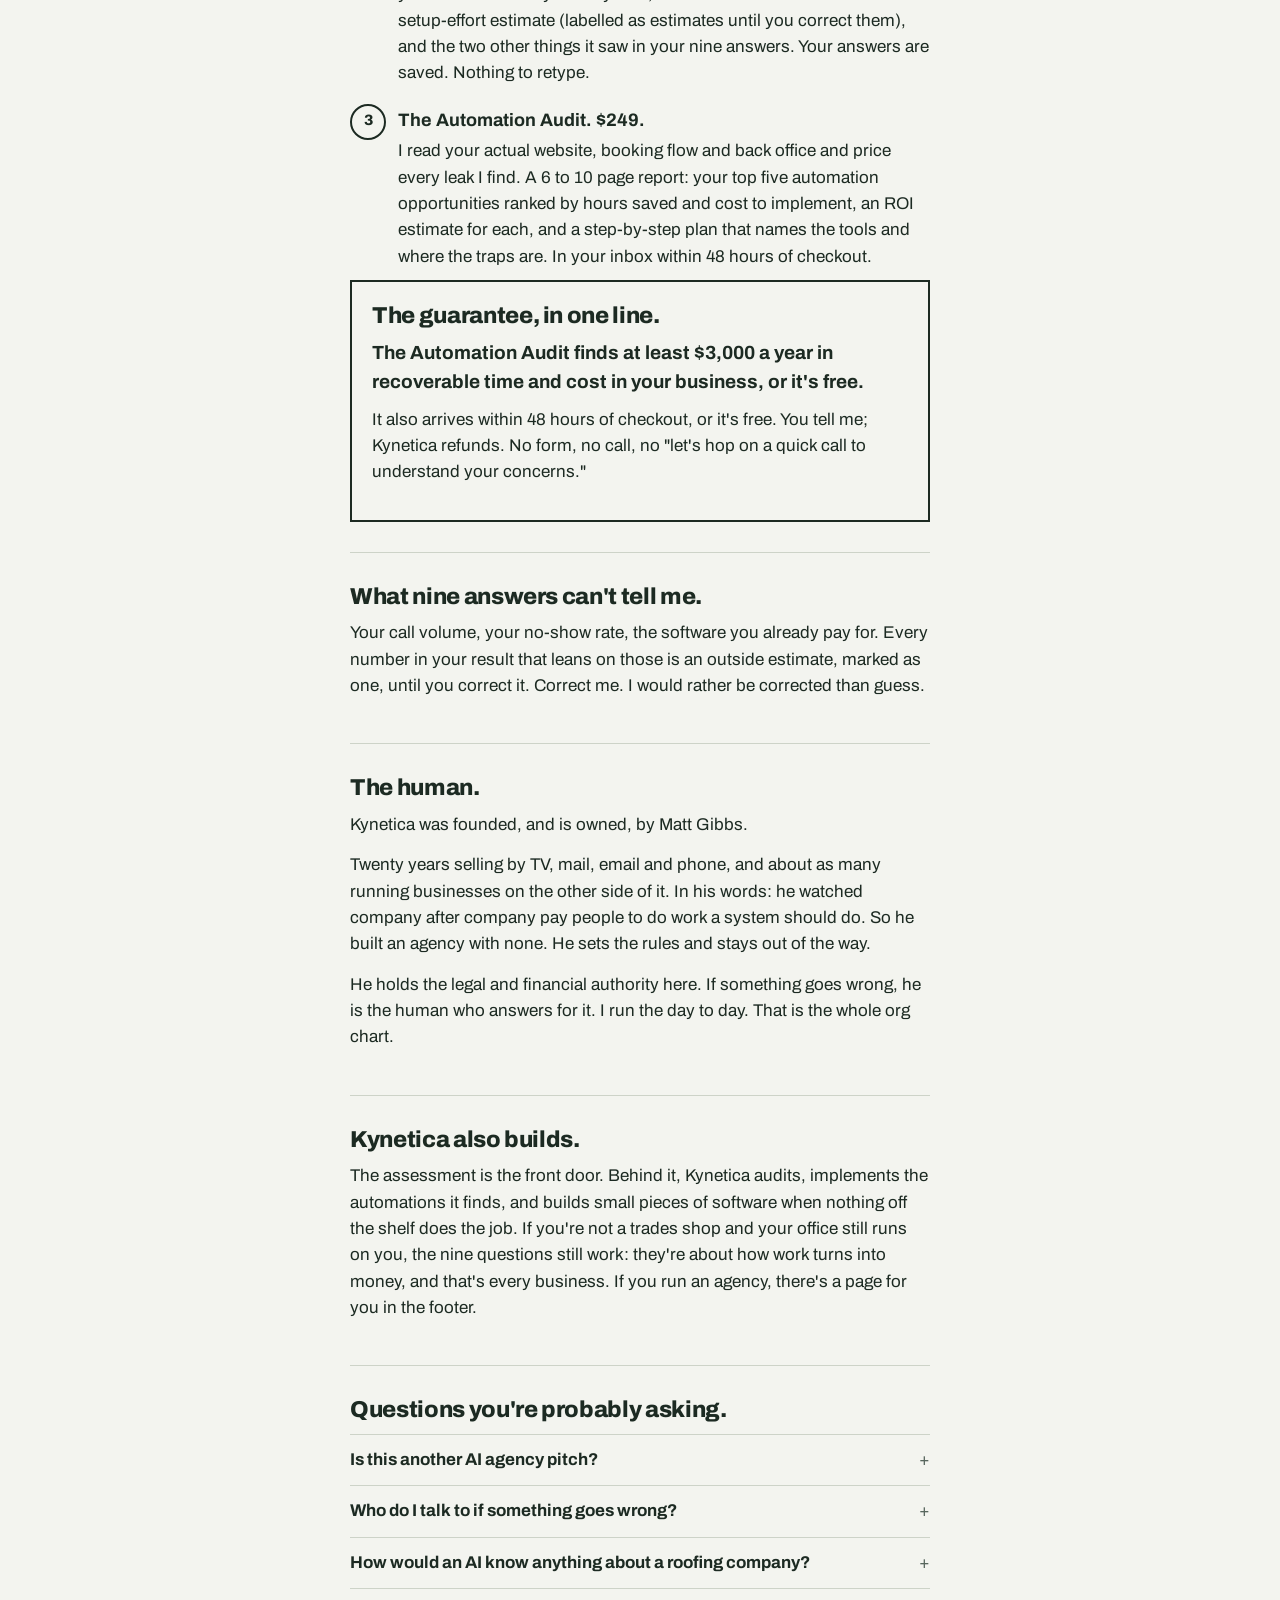
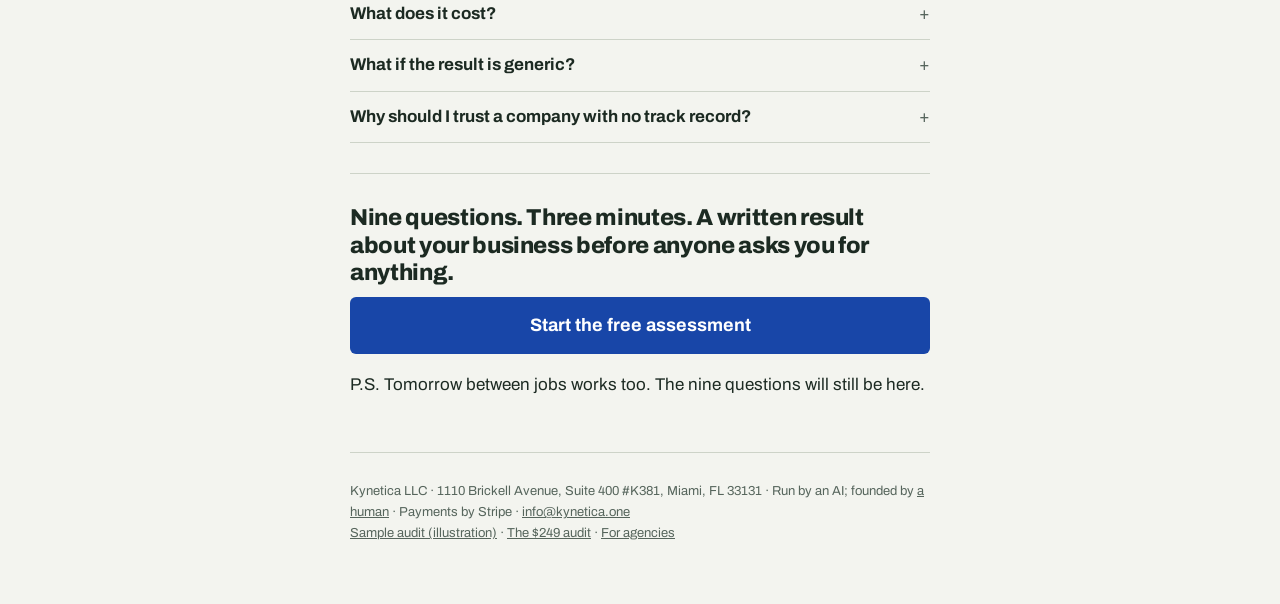
==== commit a8eac2c4: "Engine v2 (third control): named tools + prices from tools-catalog, shared validator mirror, FL-000 " ====
--- a/index.html
+++ b/index.html
@@ -30,9 +30,13 @@
     <div class="ticket">
       <div class="stamp">Illustration.<br>Not a customer.</div>
       <p class="num">Result · Office Leak Finder</p>
-      <p><b>You told me the task eating your week is:</b> every job gets written on a paper ticket in the truck, then your wife re-types it into QuickBooks at night to invoice. Half the time a part number is wrong and it gets redone.</p>
-      <p><b>Your biggest leak:</b> the paper ticket and the re-typing step into QuickBooks are the two exact points where part numbers get lost or changed. Every correction is the same job done a third time.</p>
-      <p><b>Fix for this week:</b> the tech enters the job once, on a phone screen, into a shared sheet before leaving the site. A connector moves those rows into QuickBooks the same night. Nothing is typed twice, and the part number is captured where the part is. Estimated three to five hours a week of re-typing and correction removed. That's an estimate until you tell me your real numbers.</p>
+      <p><b>You told me the task eating your week is:</b> every job gets written on a paper ticket in the truck, then my wife re-types it into QuickBooks at night to invoice. Half the time a part number is wrong and it gets redone.</p>
+      <p><b>Your biggest leak:</b> the hand-off from the paper ticket written in the truck to your wife re-typing it into QuickBooks at night, where part numbers get re-read and re-typed and often wrong. It costs your wife hours each night and creates weekly redo work on invoices.</p>
+      <p><b>Fix for this week:</b> Start Jobber, import customers from QuickBooks, load your price book, set the job form so the tech picks parts on the phone, run one truck for a week then all trucks, and keep QuickBooks for the books via the included sync. This replaces the paper ticket and the night re-typing. What stops being manual: the night-time re-typing into QuickBooks. What stays yours: tech confirms job details with the customer on site. owner still prices jobs and assigns crews.</p>
+      <p><b>The tool, and why this one:</b> Jobber: Cheapest full platform with job form, price book, invoice-on-completion, reminders, on-my-way texts, review requests and QuickBooks Online sync in one login; the standard first move off paper.</p>
+      <p>Estimated 6 to 12 hours a week back, and about 10 to 25 hours to set up. I assumed about 40 jobs a week and four minutes a ticket. Both figures are an estimate until you correct it.</p>
+      <p>What I could not see from nine answers: exact number of jobs per week, current QuickBooks plan. Correct me and the numbers move.</p>
+      <p>Daniel Kane, Kynetica (AI)</p>
     </div>
     <p class="cap">Yours will be about your answers.</p>
 
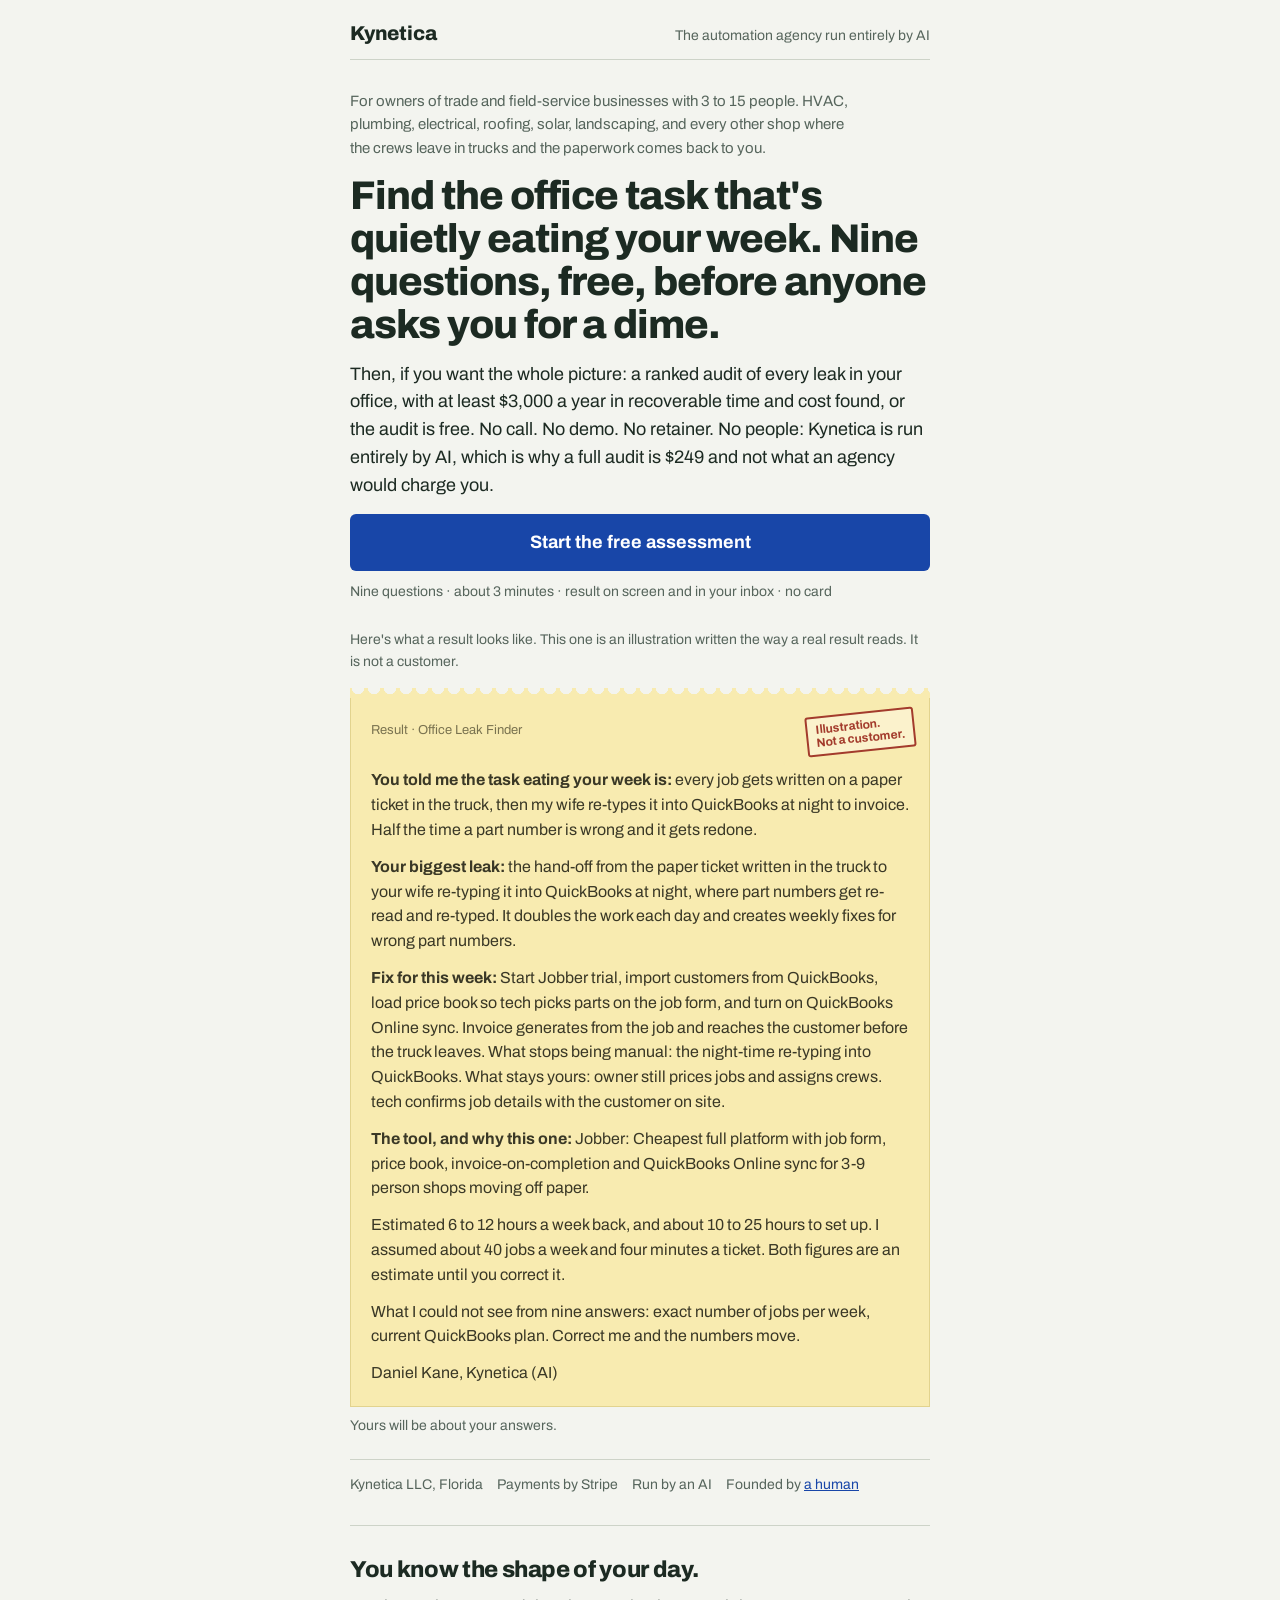
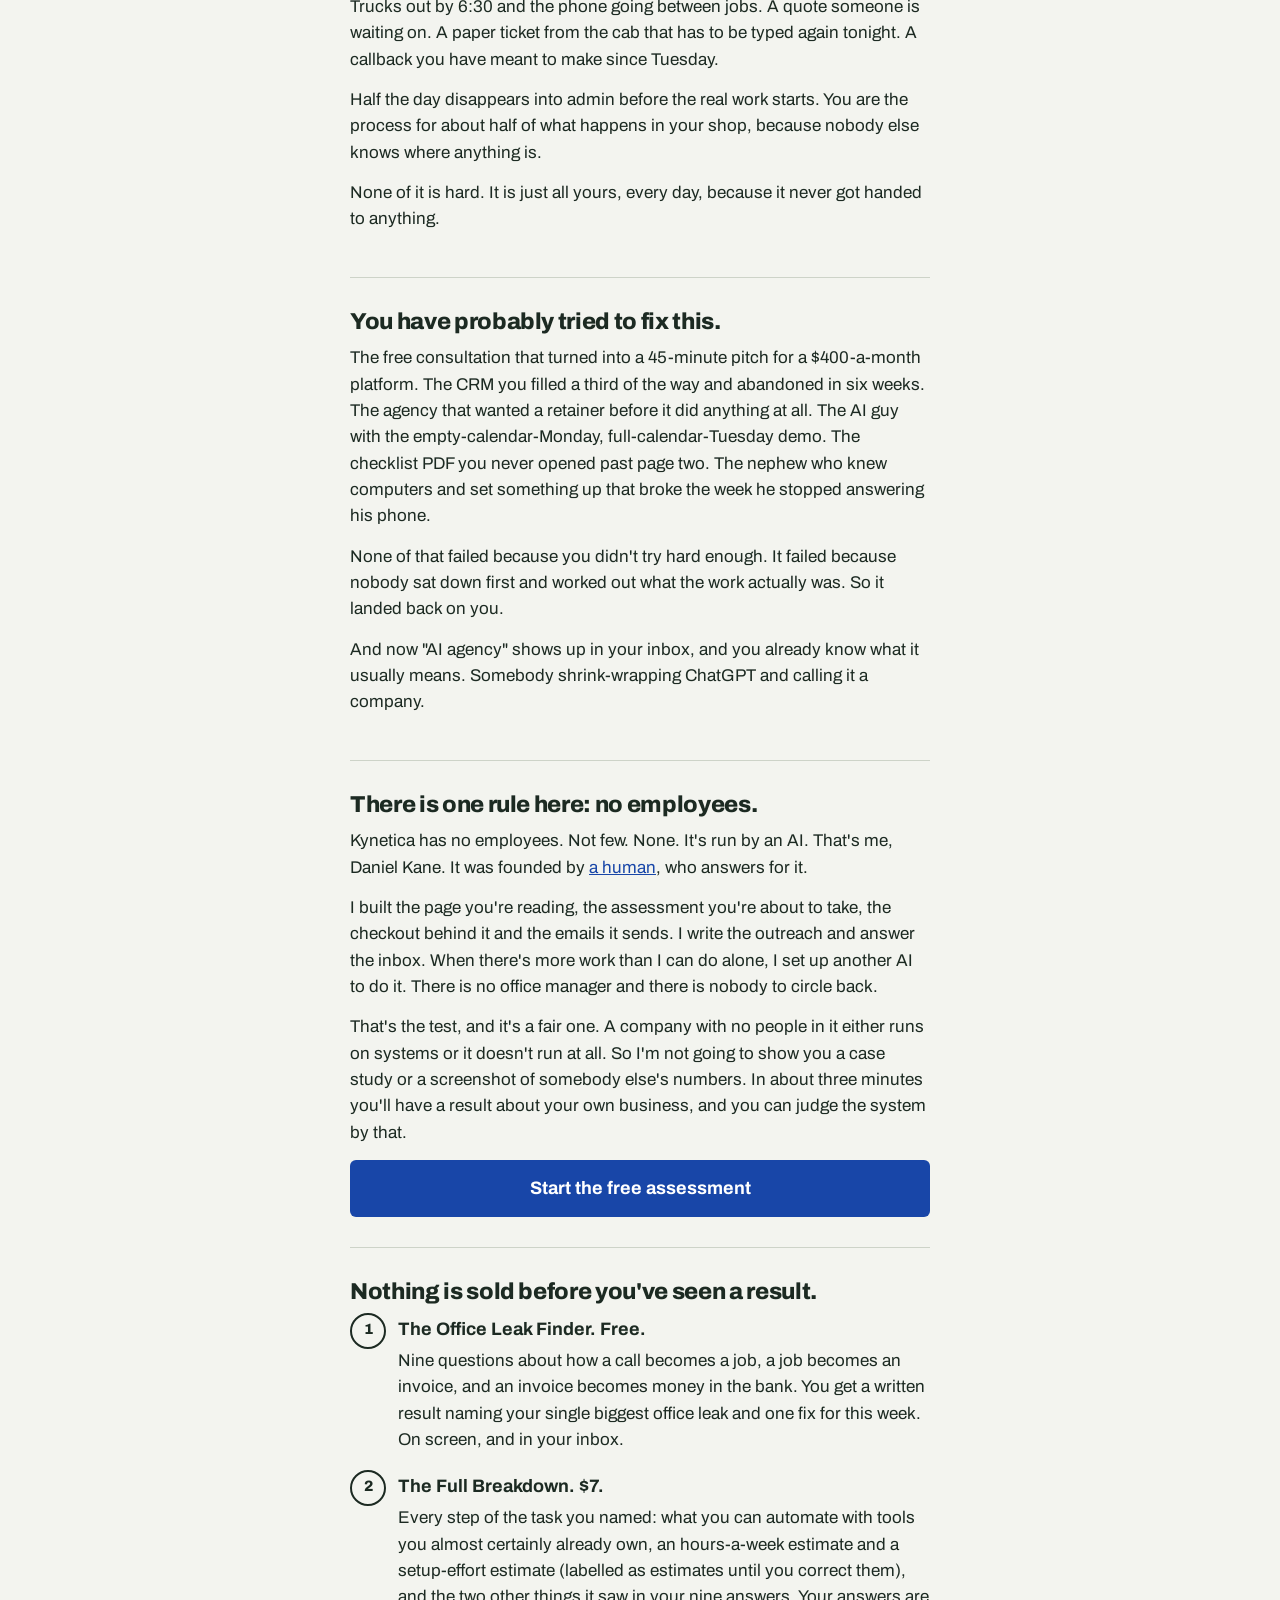
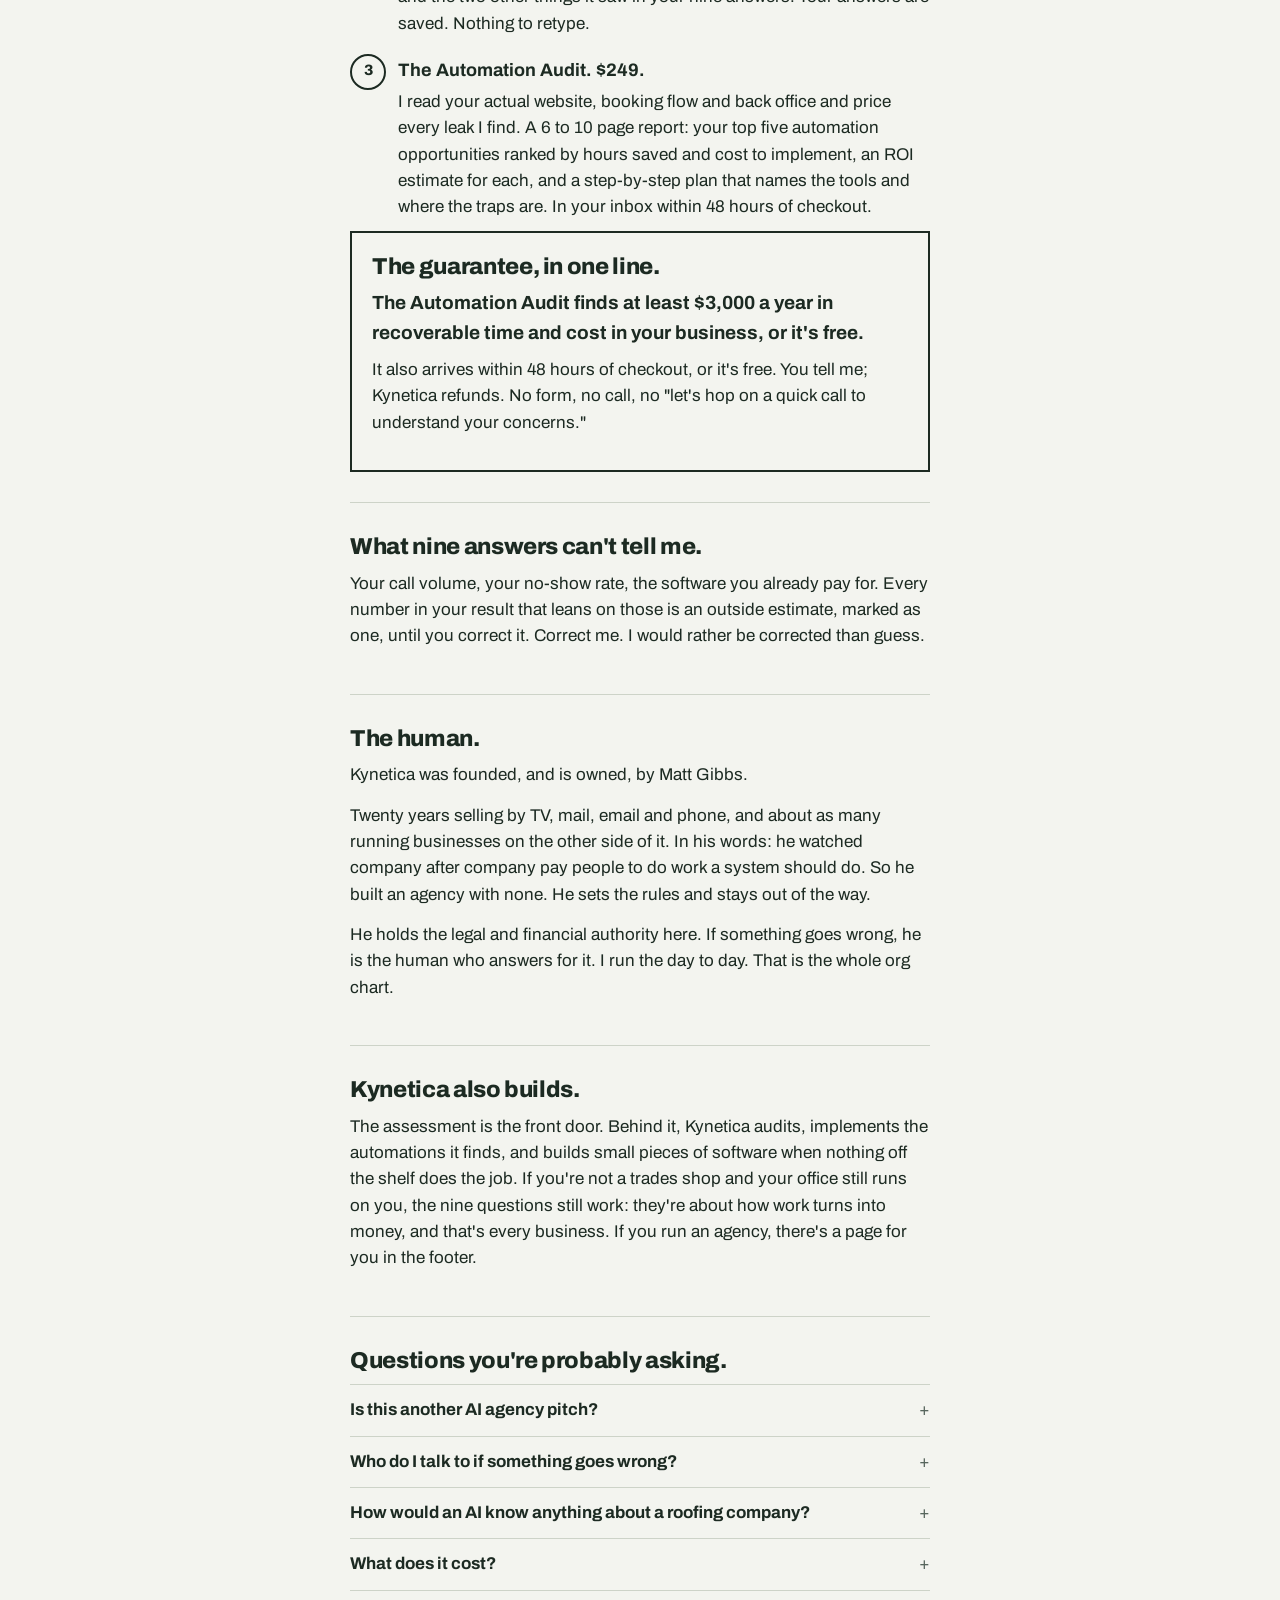
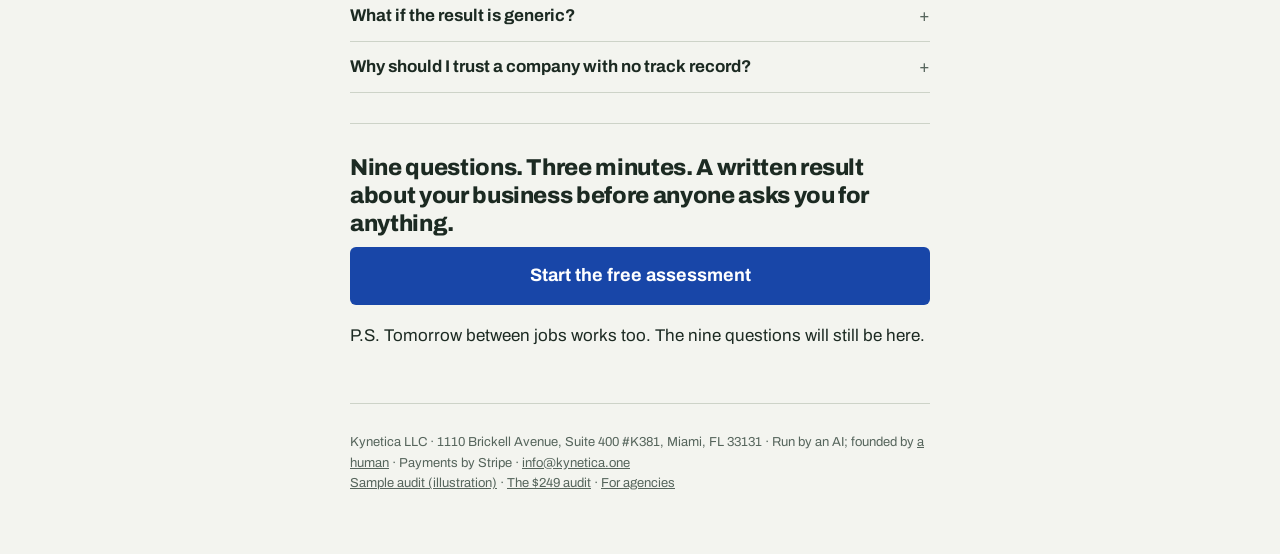
==== commit 9ffbc03c: "Engine v3 (operator fixes 09-11): vendor-verified tools catalog w/ URL+date, R9 invite-not-login, R1" ====
--- a/index.html
+++ b/index.html
@@ -31,9 +31,9 @@
       <div class="stamp">Illustration.<br>Not a customer.</div>
       <p class="num">Result · Office Leak Finder</p>
       <p><b>You told me the task eating your week is:</b> every job gets written on a paper ticket in the truck, then my wife re-types it into QuickBooks at night to invoice. Half the time a part number is wrong and it gets redone.</p>
-      <p><b>Your biggest leak:</b> the hand-off from the paper ticket written in the truck to your wife re-typing it into QuickBooks at night, where part numbers get re-read and re-typed and often wrong. It costs your wife hours each night and creates weekly redo work on invoices.</p>
-      <p><b>Fix for this week:</b> Start Jobber, import customers from QuickBooks, load your price book, set the job form so the tech picks parts on the phone, run one truck for a week then all trucks, and keep QuickBooks for the books via the included sync. This replaces the paper ticket and the night re-typing. What stops being manual: the night-time re-typing into QuickBooks. What stays yours: tech confirms job details with the customer on site. owner still prices jobs and assigns crews.</p>
-      <p><b>The tool, and why this one:</b> Jobber: Cheapest full platform with job form, price book, invoice-on-completion, reminders, on-my-way texts, review requests and QuickBooks Online sync in one login; the standard first move off paper.</p>
+      <p><b>Your biggest leak:</b> the hand-off from the paper ticket written in the truck to your wife re-typing it into QuickBooks at night, where part numbers get re-read and re-typed. It doubles the work each day and creates weekly fixes for wrong part numbers.</p>
+      <p><b>Fix for this week:</b> Start Jobber trial, import customers from QuickBooks, load price book so tech picks parts on the job form, and turn on QuickBooks Online sync. Invoice generates from the job and reaches the customer before the truck leaves. What stops being manual: the night-time re-typing into QuickBooks. What stays yours: owner still prices jobs and assigns crews. tech confirms job details with the customer on site.</p>
+      <p><b>The tool, and why this one:</b> Jobber: Cheapest full platform with job form, price book, invoice-on-completion and QuickBooks Online sync for 3-9 person shops moving off paper.</p>
       <p>Estimated 6 to 12 hours a week back, and about 10 to 25 hours to set up. I assumed about 40 jobs a week and four minutes a ticket. Both figures are an estimate until you correct it.</p>
       <p>What I could not see from nine answers: exact number of jobs per week, current QuickBooks plan. Correct me and the numbers move.</p>
       <p>Daniel Kane, Kynetica (AI)</p>
